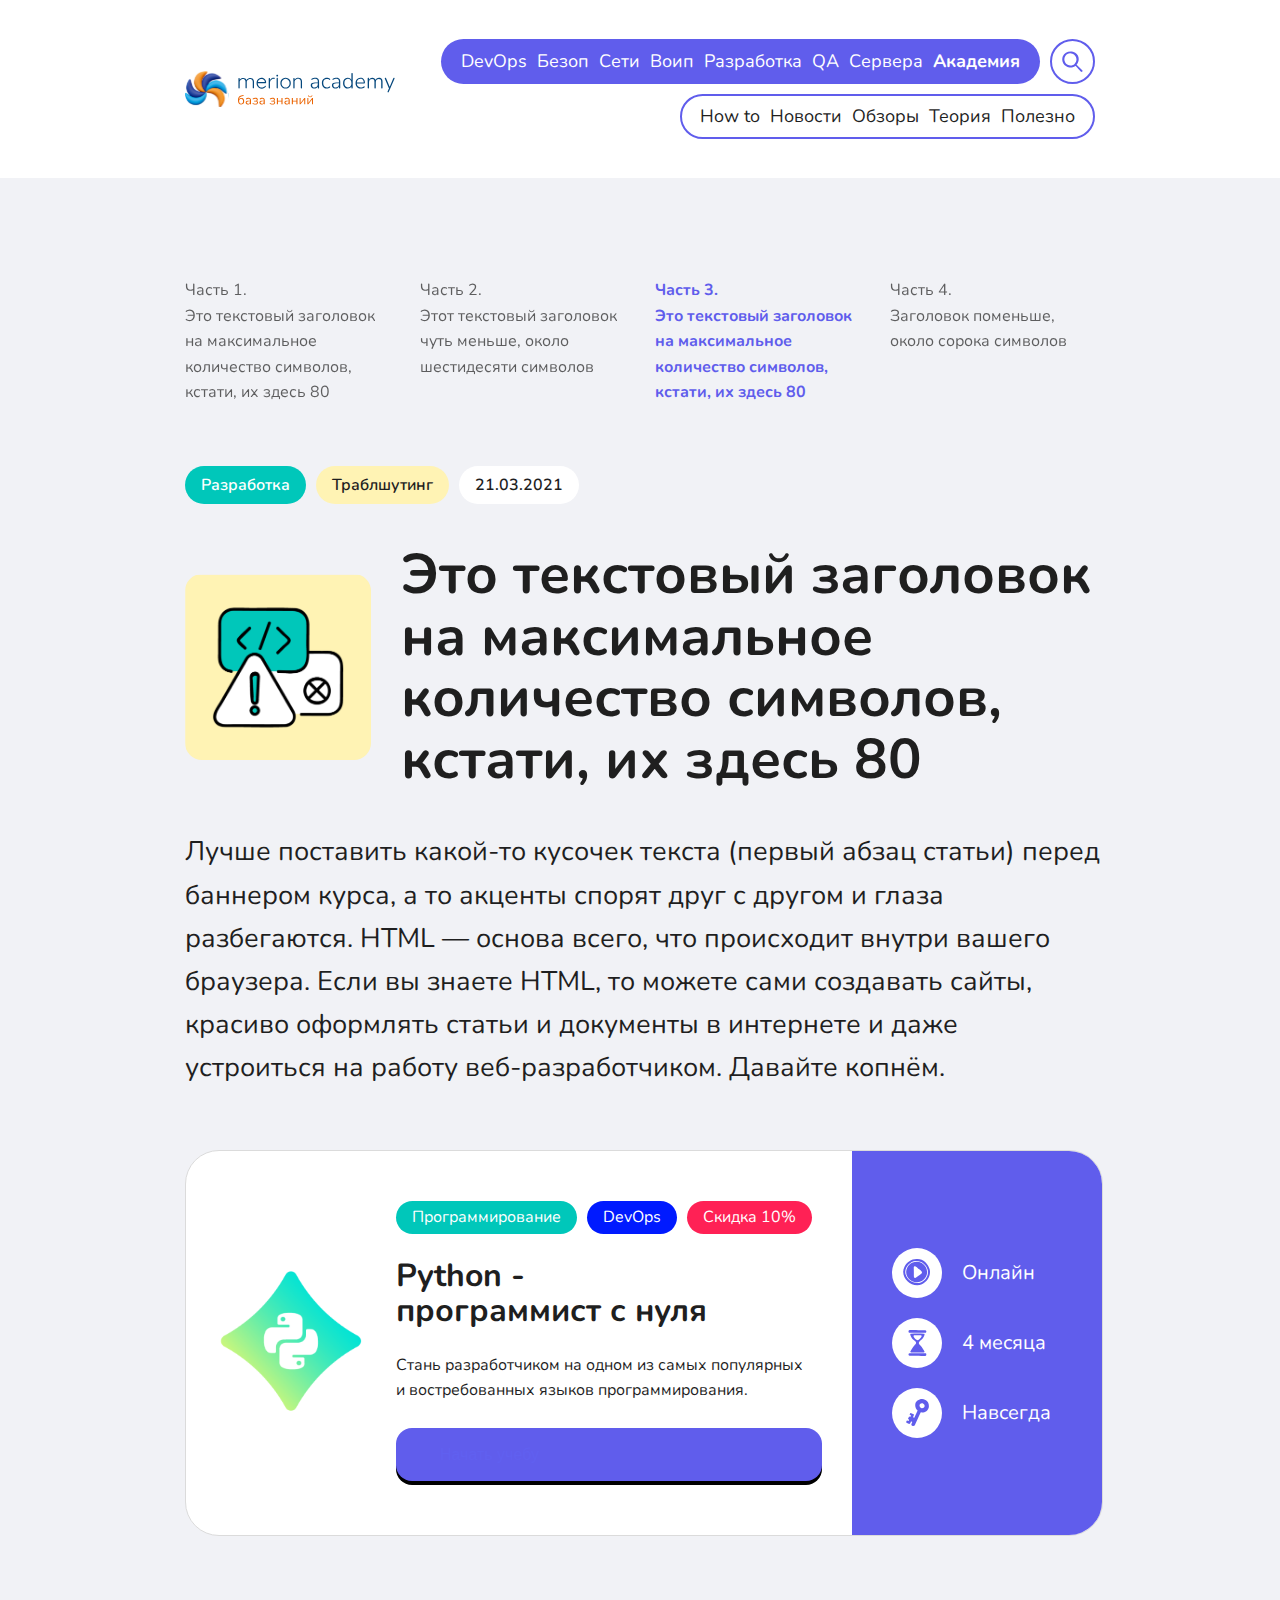
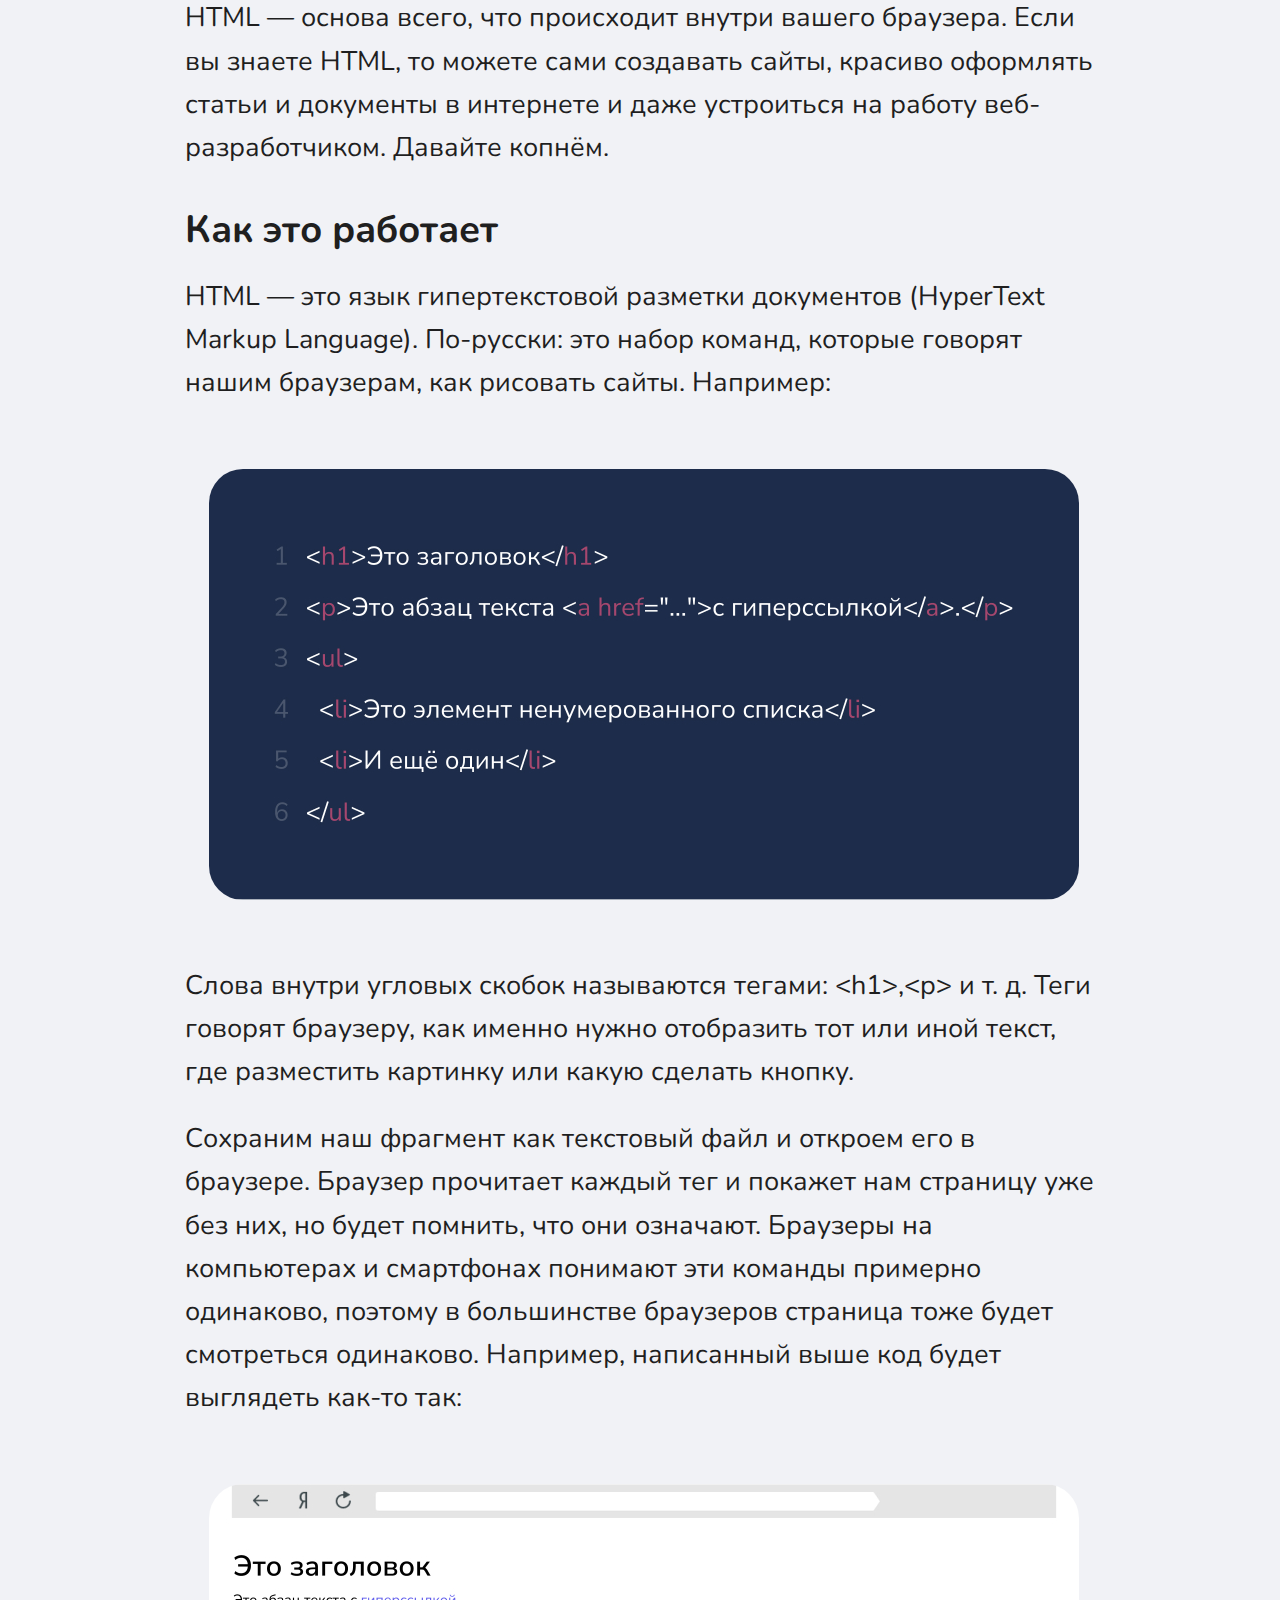
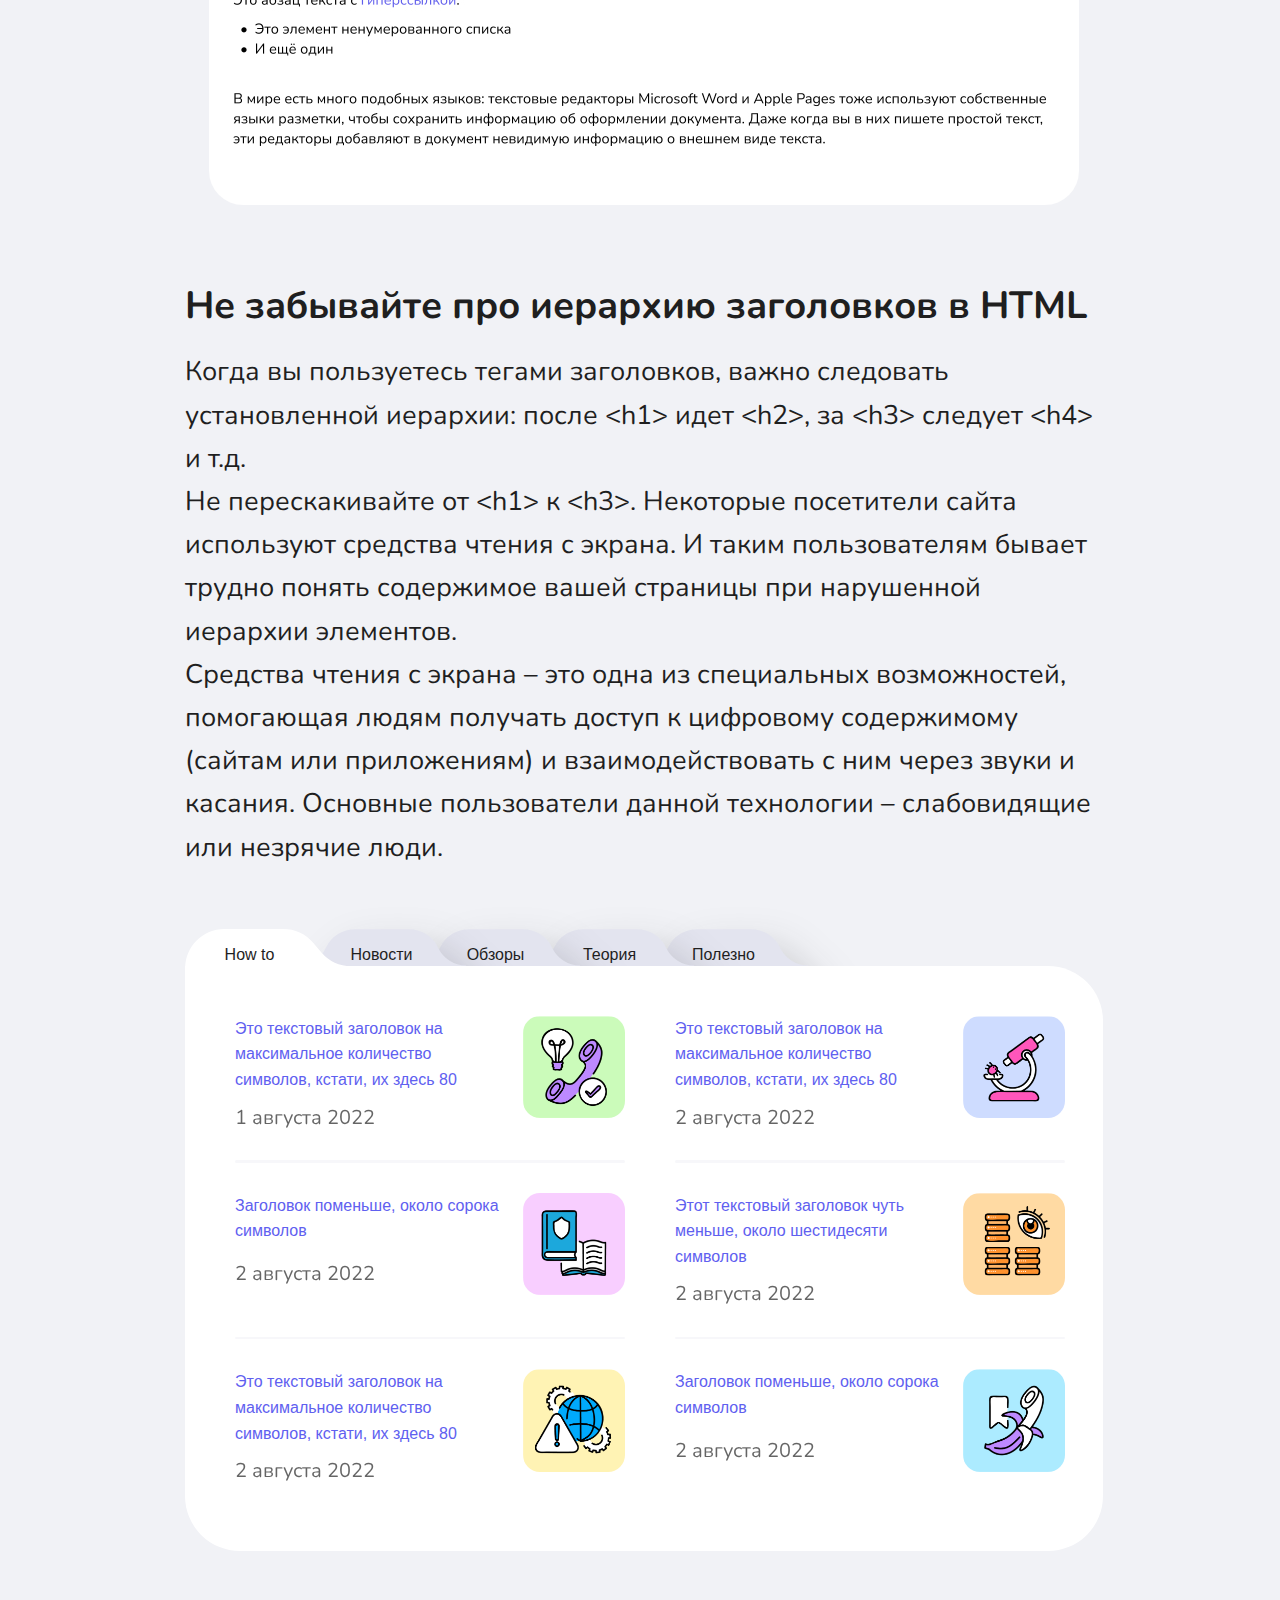
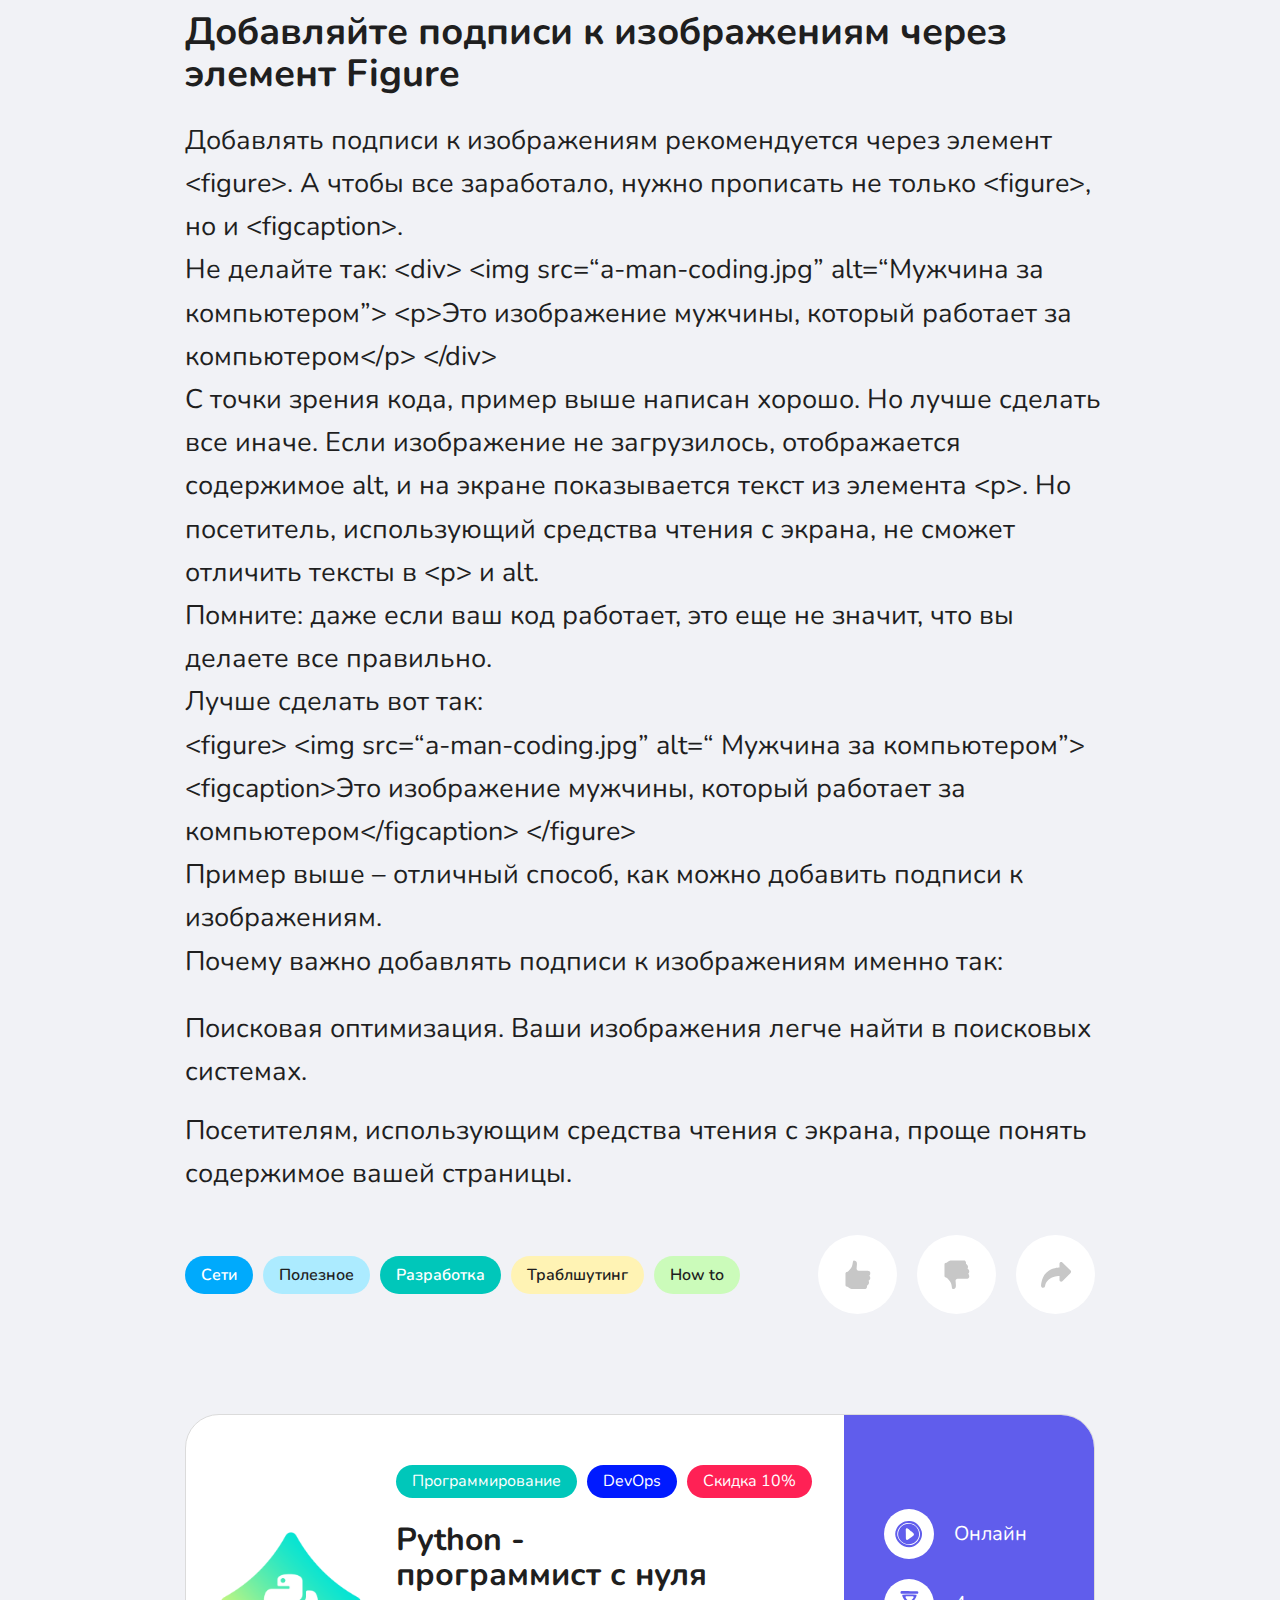
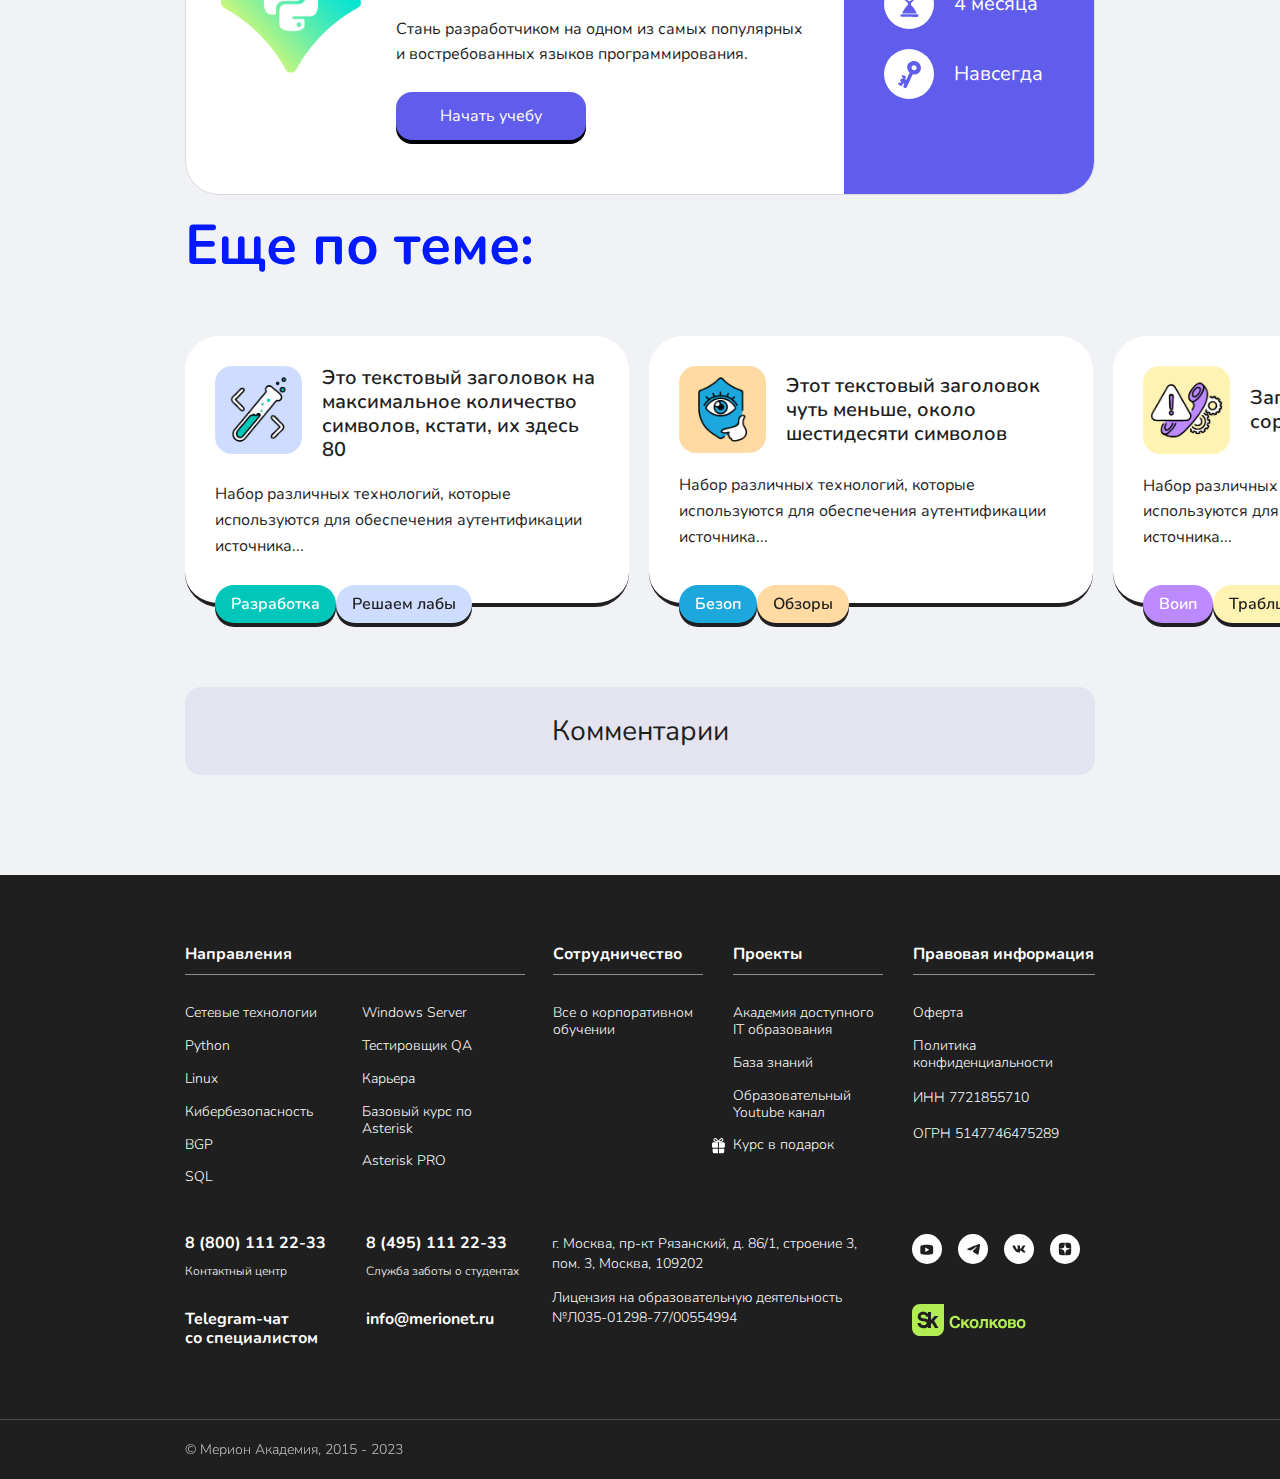
==== article.html @ 3a82cb0b "project the end" ====
<!DOCTYPE html>
<html lang="ru-RU">
  <head>
    <meta charset="utf-8">
    <title>Главная страница</title><!--[if IE]>
    <meta http-equiv="X-UA-Compatible" content="IE = edge"><![endif]-->
    <meta name="viewport" content="width=device-width,initial-scale=1">
    <meta name="keywords" content="">
    <link rel="stylesheet" type="text/css" href="static/css/swiper-bundle.min.css">
    <link rel="stylesheet" type="text/css" href="static/css/styles.min.css?v4"><!--[if lt IE 9]>
    <script src="https://cdnjs.cloudflare.com/ajax/libs/html5shiv/3.7.3/html5shiv-printshiv.min.js"></script><![endif]-->
  </head>
  <body>
    <div class="wrapper">
      <div class="overflow-hidden">
        <header class="header">
          <div class="container">
            <div class="header__content flex">
              <div class="header__logo"> <a class="logo" href="/" aria-label="merion academy"><img src="static/images/general/logo.svg" alt="logo"></a></div>
              <div class="header__group">
                <div class="header__menu">
                  <div class="header__menu-inner flex">
                    <div class="header__menu-item header__menu-item--top">
                      <nav class="header-menu header-topMenu">
                        <ul class="menu flex">
                          <li class="menu__item"> <a class="menu__link" href="#">DevOps</a></li>
                          <li class="menu__item"> <a class="menu__link" href="#">Безоп</a></li>
                          <li class="menu__item"> <a class="menu__link" href="#">Сети </a></li>
                          <li class="menu__item"> <a class="menu__link" href="#">Воип</a></li>
                          <li class="menu__item"> <a class="menu__link" href="#">Разработка</a></li>
                          <li class="menu__item"> <a class="menu__link" href="#">QA</a></li>
                          <li class="menu__item"> <a class="menu__link" href="#">Сервера</a></li>
                          <li class="menu__item"> <a class="menu__link bold" href="#">Академия</a></li>
                        </ul>
                      </nav>
                    </div>
                    <div class="header__menu-item active">
                      <nav class="header-menu header-bottomMenu">
                        <ul class="menu flex">
                          <li class="menu__item"> <a class="menu__link" href="#">How to</a></li>
                          <li class="menu__item"> <a class="menu__link" href="#">Новости</a></li>
                          <li class="menu__item"> <a class="menu__link" href="#">Обзоры </a></li>
                          <li class="menu__item"> <a class="menu__link" href="#">Теория</a></li>
                          <li class="menu__item"> <a class="menu__link" href="#">Полезно</a></li>
                        </ul>
                      </nav>
                    </div>
                  </div>
                </div>
                <div class="header__search">
                  <form class="searchForm" action="/">
                    <div class="searchForm__inner">
                      <button class="searchForm__open searchForm__btn" type="button">
                        <div class="searchForm__open-search"><img src="static/images/general/search-icon.svg" alt="search-icon"></div>
                        <div class="searchForm__open-close"> <img src="static/images/general/close.svg" alt="close-icon"></div>
                      </button>
                      <input class="searchForm__input" type="text" placeholder="Искать в Базе...">
                      <button class="searchForm__submit searchForm__btn" type="submit"><img src="static/images/general/search-icon.svg" alt="search-icon"></button>
                    </div>
                  </form>
                </div>
                <div class="header__m-menu"> <a class="open-menu" href="#" aria-label="mobile menu"><span> </span></a></div>
              </div>
            </div>
          </div>
        </header>
      </div>
      <div class="content">
        <div class="article section">
          <div class="container">
            <div class="article-parts flex">
              <div class="article-parts__col">
                <div class="article-parts__item"><a href="#">Часть 1. <br>Это текстовый заголовок на максимальное количество символов, кстати, их здесь 80 </a></div>
              </div>
              <div class="article-parts__col">
                <div class="article-parts__item"><a href="#">Часть 2. <br>Этот текстовый заголовок чуть меньше, около шестидесяти символов</a></div>
              </div>
              <div class="article-parts__col">
                <div class="article-parts__item article-parts__item--active"><a href="#">Часть 3. <br>Это текстовый заголовок на максимальное количество символов, кстати, их здесь 80</a></div>
              </div>
              <div class="article-parts__col">
                <div class="article-parts__item"><a href="#">Часть 4. <br>Заголовок поменьше, около сорока символов</a></div>
              </div>
            </div>
            <div class="article-head">
              <div class="article-head__tags">
                <div class="article-tags flex">
                  <div class="article-tags__item">
                    <div class="tag dev-bg">Разработка</div>
                  </div>
                  <div class="article-tags__item">
                    <div class="tag trabl-bg">Траблшутинг</div>
                  </div>
                  <div class="article-tags__item">
                    <div class="tag">21.03.2021</div>
                  </div>
                </div>
              </div>
              <div class="article-head__left">
                <div class="article-head__img">
                  <picture>
                    <source src="static/images/general/icons/program_trouble.webp" type="image/webp"><img src="static/images/general/icons/program_trouble.png" width="186" height="186" alt="img">
                  </picture>
                </div>
              </div>
              <div class="article-head__right">
                <h1 class="article-head__title section-title">Это текстовый заголовок на максимальное количество символов, кстати, их здесь 80</h1>
              </div>
            </div>
            <div class="article-content-in">
              <div class="article-content-in-left">
                <div class="article-item">
                  <p>Лучше поставить какой-то кусочек текста (первый абзац статьи) перед баннером курса, а то акценты спорят друг с другом и глаза разбегаются. HTML — основа всего, что происходит внутри вашего браузера. Если вы знаете HTML, то можете сами создавать сайты, красиво оформлять статьи и документы в интернете и даже устроиться на работу веб-разработчиком. Давайте копнём.</p>
                </div>
                <div class="article-item">
                  <div class="article-course">
                    <div class="courseBlock-wrapper">
                      <div class="courseBlock">
                        <div class="courseBlock__left">
                          <div class="courseBlock__grid">
                            <div class="courseBlock__grid-img">
                              <div class="courseBlock-img">
                                <picture>
                                  <source src="static/images/content/course.webp" type="image/webp"><img src="static/images/content/course.png" width="200" height="200" alt="img">
                                </picture>
                              </div>
                            </div>
                            <div class="courseBlock__grid-tags">
                              <div class="courseBlock-tags">
                                <div class="courseBlock-tags__item">
                                  <div class="courseBlock-tag tag dev-bg">Программирование</div>
                                </div>
                                <div class="courseBlock-tags__item">
                                  <div class="courseBlock-tag tag devops-bg">DevOps</div>
                                </div>
                                <div class="courseBlock-tags__item">
                                  <div class="courseBlock-tag tag sale-bg">Скидка 10%</div>
                                </div>
                              </div>
                            </div>
                            <div class="courseBlock__grid-title">
                              <div class="courseBlock-title bold">Python - <span>программист с&nbsp;нуля  </span></div>
                            </div>
                            <div class="courseBlock__grid-txt">
                              <div class="courseBlock-txt">Стань разработчиком на одном из самых популярных и&nbsp;востребованных языков программирования.</div>
                            </div>
                            <div class="courseBlock__grid-link"> <a class="courseBlock-btn btn" href="#">Начать учебу </a></div>
                          </div>
                        </div>
                        <div class="courseBlock__right">
                          <div class="courseBlock__right-inner">
                            <div class="courseBlock-info">
                              <div class="courseBlock-info__item">
                                <div class="courseBlock-info__item-icon centered"> <img src="static/images/general/c-icon-1.svg" alt=""></div>
                                <div class="courseBlock-info__item-txt">Онлайн</div>
                              </div>
                              <div class="courseBlock-info__item">
                                <div class="courseBlock-info__item-icon centered"> <img src="static/images/general/c-icon-2.svg" alt=""></div>
                                <div class="courseBlock-info__item-txt">4 месяца</div>
                              </div>
                              <div class="courseBlock-info__item">
                                <div class="courseBlock-info__item-icon centered"> <img src="static/images/general/c-icon-3.svg" alt=""></div>
                                <div class="courseBlock-info__item-txt">Навсегда</div>
                              </div>
                            </div>
                          </div>
                        </div>
                      </div>
                    </div>
                  </div>
                </div>
                <div class="article-item">
                  <p>HTML — основа всего, что происходит внутри вашего браузера. Если вы знаете HTML, то можете сами создавать сайты, красиво оформлять статьи и документы в интернете и даже устроиться на работу веб-разработчиком. Давайте копнём.</p>
                </div>
                <div class="article-item">
                  <h2>Как это работает</h2>
                  <p>HTML — это язык гипертекстовой разметки документов (HyperText Markup Language). По-русски: это набор команд, которые говорят нашим браузерам, как рисовать сайты. Например:</p>
                  <div class="article-img">
                    <picture>
                      <source src="static/images/content/img-1.webp" type="image/webp"><img src="static/images/content/img-1.jpg" width="870" height="430" alt="img">
                    </picture>
                  </div>
                  <p>Слова внутри угловых скобок называются тегами: &lt;h1&gt;,&lt;p&gt; и т. д. Теги говорят браузеру, как именно нужно отобразить тот или иной текст, где разместить картинку или какую сделать кнопку.</p>
                  <p>Сохраним наш фрагмент как текстовый файл и откроем его в браузере. Браузер прочитает каждый тег и покажет нам страницу уже без них, но будет помнить, что они означают. Браузеры на компьютерах и смартфонах понимают эти команды примерно одинаково, поэтому в большинстве браузеров страница тоже будет смотреться одинаково. Например, написанный выше код будет выглядеть как-то так:</p>
                  <div class="article-img">
                    <picture>
                      <source src="static/images/content/img-2.webp" type="image/webp"><img src="static/images/content/img-2.jpg" width="870" height="320" alt="img">
                    </picture>
                  </div>
                </div>
                <div class="article-item">
                  <h2>Hе забывайте про иерархию заголовков в HTML</h2>
                  <p>Когда вы пользуетесь тегами заголовков, важно следовать установленной иерархии: после &lt;h1&gt; идет &lt;h2&gt;, за &lt;h3&gt; следует &lt;h4&gt; и т.д. <br> Не перескакивайте от &lt;h1&gt; к &lt;h3&gt;. Некоторые посетители сайта используют средства чтения с экрана. И таким пользователям бывает трудно понять содержимое вашей страницы при нарушенной иерархии элементов. <br> Средства чтения с экрана – это одна из специальных возможностей, помогающая людям получать доступ к цифровому содержимому (сайтам или приложениям) и взаимодействовать с ним через звуки и касания. Основные пользователи данной технологии – слабовидящие или незрячие люди.</p>
                </div>
                <div class="article-item">
                  <div class="article-course">
                    <div class="category-tabs tabs article-tabs">
                      <div class="category-tabs__list tabs-list">
                        <div class="category-tabs__list-item tabs-list__item"> <a class="category-tabs__link tabs-link selected tabs-link--first" href="#" data-tabs="1"> <span class="tabs-link__txt category-tabs__link-txt category-tabs__link-txt--86 howto-bg">How to</span><span class="tabs-link__bg tabs-link__bg--first category-tabs__link-bg category-tabs__link-bg--first category-tabs__link-bg--inner"><span class="tabs-link__bg-desctop">
                                <svg class="svg-sprite-icon icon-tabs-first">
                                  <use xlink:href="static/images/svg/symbol/sprite.svg#tabs-first"></use>
                                </svg></span><span class="tabs-link__bg-tablet">
                                <svg class="svg-sprite-icon icon-c-tabs-first-t">
                                  <use xlink:href="static/images/svg/symbol/sprite.svg#c-tabs-first-t"></use>
                                </svg></span></span></a></div>
                        <div class="category-tabs__list-item tabs-list__item"><a class="category-tabs__link tabs-link" href="#" data-tabs="2"> <span class="tabs-link__txt category-tabs__link-txt category-tabs__link-txt--84 news-bg">Новости</span><span class="tabs-link__bg tabs-link__bg--second category-tabs__link-bg category-tabs__link-bg--second category-tabs__link-bg--120 category-tabs__link-bg--inner"><span class="tabs-link__bg-desctop">
                                <svg class="svg-sprite-icon icon-tabs-item">
                                  <use xlink:href="static/images/svg/symbol/sprite.svg#tabs-item"></use>
                                </svg></span><span class="tabs-link__bg-tablet">
                                <svg class="svg-sprite-icon icon-c-tabs-second-120">
                                  <use xlink:href="static/images/svg/symbol/sprite.svg#c-tabs-second-120"></use>
                                </svg></span></span></a></div>
                        <div class="category-tabs__list-item tabs-list__item"><a class="category-tabs__link tabs-link" href="#" data-tabs="3"> <span class="tabs-link__txt category-tabs__link-txt category-tabs__link-txt--64 reviews-bg">Обзоры  </span><span class="tabs-link__bg tabs-link__bg--second category-tabs__link-bg category-tabs__link-bg--second category-tabs__link-bg--120 category-tabs__link-bg--inner"><span class="tabs-link__bg-desctop">
                                <svg class="svg-sprite-icon icon-tabs-item">
                                  <use xlink:href="static/images/svg/symbol/sprite.svg#tabs-item"></use>
                                </svg></span><span class="tabs-link__bg-tablet">
                                <svg class="svg-sprite-icon icon-c-tabs-second-120">
                                  <use xlink:href="static/images/svg/symbol/sprite.svg#c-tabs-second-120"></use>
                                </svg></span></span></a></div>
                        <div class="category-tabs__list-item tabs-list__item"><a class="category-tabs__link tabs-link" href="#" data-tabs="4"> <span class="tabs-link__txt category-tabs__link-txt category-tabs__link-txt--84 theory-bg">Теория</span><span class="tabs-link__bg tabs-link__bg--second category-tabs__link-bg category-tabs__link-bg--second category-tabs__link-bg--120 category-tabs__link-bg--inner"><span class="tabs-link__bg-desctop">
                                <svg class="svg-sprite-icon icon-tabs-item">
                                  <use xlink:href="static/images/svg/symbol/sprite.svg#tabs-item"></use>
                                </svg></span><span class="tabs-link__bg-tablet">
                                <svg class="svg-sprite-icon icon-c-tabs-second-120">
                                  <use xlink:href="static/images/svg/symbol/sprite.svg#c-tabs-second-120"></use>
                                </svg></span></span></a></div>
                        <div class="category-tabs__list-item tabs-list__item"><a class="category-tabs__link tabs-link" href="#" data-tabs="5"> <span class="tabs-link__txt category-tabs__link-txt category-tabs__link-txt--84 useful-bg">Полезно</span><span class="tabs-link__bg tabs-link__bg--second category-tabs__link-bg category-tabs__link-bg--second category-tabs__link-bg--135 category-tabs__link-bg--inner"><span class="tabs-link__bg-desctop">
                                <svg class="svg-sprite-icon icon-tabs-item">
                                  <use xlink:href="static/images/svg/symbol/sprite.svg#tabs-item"></use>
                                </svg></span><span class="tabs-link__bg-tablet">
                                <svg class="svg-sprite-icon icon-c-tabs-second-135">
                                  <use xlink:href="static/images/svg/symbol/sprite.svg#c-tabs-second-135"></use>
                                </svg></span></span></a></div>
                      </div>
                      <div class="category-tabs__contents category-tabs__contents--white tabs-contents">
                        <div class="tabs-content active" data-tabs="1">
                          <div class="category-row flex">
                            <div class="category-row__col">
                              <div class="category-item">
                                <div class="category-item__grid">
                                  <div class="category-item__grid-title">
                                    <div class="category-item__title category-item__title--blue f-28 bold"> <a class="full-link" href="#">Это текстовый заголовок на максимальное количество символов, кстати, их здесь 80</a></div>
                                  </div>
                                  <div class="category-item__grid-date">
                                    <div class="category-item__date f-20">1 августа 2022</div>
                                  </div>
                                  <div class="category-item__grid-img">
                                    <div class="category-item__img">
                                      <picture>
                                        <source src="static/images/general/icons/voip_howto.webp" type="image/webp"><img src="static/images/general/icons/voip_howto.png" width="102" height="102" alt="img">
                                      </picture>
                                    </div>
                                  </div>
                                </div>
                              </div>
                            </div>
                            <div class="category-row__col">
                              <div class="category-item">
                                <div class="category-item__grid">
                                  <div class="category-item__grid-title">
                                    <div class="category-item__title category-item__title--blue f-28 bold"> <a class="full-link" href="#"> Это текстовый заголовок на максимальное количество символов, кстати, их здесь 80</a></div>
                                  </div>
                                  <div class="category-item__grid-date">
                                    <div class="category-item__date f-20">2 августа 2022</div>
                                  </div>
                                  <div class="category-item__grid-img">
                                    <div class="category-item__img">
                                      <picture>
                                        <source src="static/images/general/icons/qa_labs.webp" type="image/webp"><img src="static/images/general/icons/qa_labs.png" width="102" height="102" alt="img">
                                      </picture>
                                    </div>
                                  </div>
                                </div>
                              </div>
                            </div>
                            <div class="category-row__col">
                              <div class="category-item">
                                <div class="category-item__grid">
                                  <div class="category-item__grid-title">
                                    <div class="category-item__title category-item__title--blue f-28 bold"> <a class="full-link" href="#"> Заголовок поменьше, около сорока символов</a></div>
                                  </div>
                                  <div class="category-item__grid-date">
                                    <div class="category-item__date f-20">2 августа 2022</div>
                                  </div>
                                  <div class="category-item__grid-img">
                                    <div class="category-item__img">
                                      <picture>
                                        <source src="static/images/general/icons/cybersec_knowledge.webp" type="image/webp"><img src="static/images/general/icons/cybersec_knowledge.png" width="102" height="102" alt="img">
                                      </picture>
                                    </div>
                                  </div>
                                </div>
                              </div>
                            </div>
                            <div class="category-row__col">
                              <div class="category-item">
                                <div class="category-item__grid">
                                  <div class="category-item__grid-title">
                                    <div class="category-item__title category-item__title--blue f-28 bold"> <a class="full-link" href="#"> Этот текстовый заголовок чуть меньше, около шестидесяти символов</a></div>
                                  </div>
                                  <div class="category-item__grid-date">
                                    <div class="category-item__date f-20">2 августа 2022</div>
                                  </div>
                                  <div class="category-item__grid-img">
                                    <div class="category-item__img">
                                      <picture>
                                        <source src="static/images/general/icons/serv_review.webp" type="image/webp"><img src="static/images/general/icons/serv_review.png" width="102" height="102" alt="img">
                                      </picture>
                                    </div>
                                  </div>
                                </div>
                              </div>
                            </div>
                            <div class="category-row__col">
                              <div class="category-item">
                                <div class="category-item__grid">
                                  <div class="category-item__grid-title">
                                    <div class="category-item__title category-item__title--blue f-28 bold"> <a class="full-link" href="#">Это текстовый заголовок на максимальное количество символов, кстати, их здесь 80</a></div>
                                  </div>
                                  <div class="category-item__grid-date">
                                    <div class="category-item__date f-20">2 августа 2022</div>
                                  </div>
                                  <div class="category-item__grid-img">
                                    <div class="category-item__img">
                                      <picture>
                                        <source src="static/images/general/icons/network_trouble.webp" type="image/webp"><img src="static/images/general/icons/network_trouble.png" width="102" height="102" alt="img">
                                      </picture>
                                    </div>
                                  </div>
                                </div>
                              </div>
                            </div>
                            <div class="category-row__col">
                              <div class="category-item">
                                <div class="category-item__grid">
                                  <div class="category-item__grid-title">
                                    <div class="category-item__title category-item__title--blue f-28 bold"> <a class="full-link" href="#">Заголовок поменьше, около сорока символов</a></div>
                                  </div>
                                  <div class="category-item__grid-date">
                                    <div class="category-item__date f-20">2 августа 2022</div>
                                  </div>
                                  <div class="category-item__grid-img">
                                    <div class="category-item__img">
                                      <picture>
                                        <source src="static/images/general/icons/voip_helpful.webp" type="image/webp"><img src="static/images/general/icons/voip_helpful.png" width="102" height="102" alt="img">
                                      </picture>
                                    </div>
                                  </div>
                                </div>
                              </div>
                            </div>
                          </div>
                        </div>
                        <div class="tabs-content" data-tabs="2">
                          <div class="category-row flex">
                            <div class="category-row__col">
                              <div class="category-item">
                                <div class="category-item__grid">
                                  <div class="category-item__grid-title">
                                    <div class="category-item__title category-item__title--blue f-28 bold"> <a class="full-link" href="#">Это текстовый заголовок на максимальное количество символов, кстати, их здесь 80</a></div>
                                  </div>
                                  <div class="category-item__grid-date">
                                    <div class="category-item__date f-20">2 августа 2022</div>
                                  </div>
                                  <div class="category-item__grid-img">
                                    <div class="category-item__img">
                                      <picture>
                                        <source src="static/images/general/icons/voip_howto.webp" type="image/webp"><img src="static/images/general/icons/voip_howto.png" width="102" height="102" alt="img">
                                      </picture>
                                    </div>
                                  </div>
                                </div>
                              </div>
                            </div>
                            <div class="category-row__col">
                              <div class="category-item">
                                <div class="category-item__grid">
                                  <div class="category-item__grid-title">
                                    <div class="category-item__title category-item__title--blue f-28 bold"> <a class="full-link" href="#"> Это текстовый заголовок на максимальное количество символов, кстати, их здесь 80</a></div>
                                  </div>
                                  <div class="category-item__grid-date">
                                    <div class="category-item__date f-20">2 августа 2022</div>
                                  </div>
                                  <div class="category-item__grid-img">
                                    <div class="category-item__img">
                                      <picture>
                                        <source src="static/images/general/icons/qa_labs.webp" type="image/webp"><img src="static/images/general/icons/qa_labs.png" width="102" height="102" alt="img">
                                      </picture>
                                    </div>
                                  </div>
                                </div>
                              </div>
                            </div>
                            <div class="category-row__col">
                              <div class="category-item">
                                <div class="category-item__grid">
                                  <div class="category-item__grid-title">
                                    <div class="category-item__title category-item__title--blue f-28 bold"> <a class="full-link" href="#"> Заголовок поменьше, около сорока символов</a></div>
                                  </div>
                                  <div class="category-item__grid-date">
                                    <div class="category-item__date f-20">2 августа 2022</div>
                                  </div>
                                  <div class="category-item__grid-img">
                                    <div class="category-item__img">
                                      <picture>
                                        <source src="static/images/general/icons/cybersec_knowledge.webp" type="image/webp"><img src="static/images/general/icons/cybersec_knowledge.png" width="102" height="102" alt="img">
                                      </picture>
                                    </div>
                                  </div>
                                </div>
                              </div>
                            </div>
                            <div class="category-row__col">
                              <div class="category-item">
                                <div class="category-item__grid">
                                  <div class="category-item__grid-title">
                                    <div class="category-item__title category-item__title--blue f-28 bold"> <a class="full-link" href="#"> Этот текстовый заголовок чуть меньше, около шестидесяти символов</a></div>
                                  </div>
                                  <div class="category-item__grid-date">
                                    <div class="category-item__date f-20">2 августа 2022</div>
                                  </div>
                                  <div class="category-item__grid-img">
                                    <div class="category-item__img">
                                      <picture>
                                        <source src="static/images/general/icons/serv_review.webp" type="image/webp"><img src="static/images/general/icons/serv_review.png" width="102" height="102" alt="img">
                                      </picture>
                                    </div>
                                  </div>
                                </div>
                              </div>
                            </div>
                            <div class="category-row__col">
                              <div class="category-item">
                                <div class="category-item__grid">
                                  <div class="category-item__grid-title">
                                    <div class="category-item__title category-item__title--blue f-28 bold"> <a class="full-link" href="#">Это текстовый заголовок на максимальное количество символов, кстати, их здесь 80</a></div>
                                  </div>
                                  <div class="category-item__grid-date">
                                    <div class="category-item__date f-20">2 августа 2022</div>
                                  </div>
                                  <div class="category-item__grid-img">
                                    <div class="category-item__img">
                                      <picture>
                                        <source src="static/images/general/icons/network_trouble.webp" type="image/webp"><img src="static/images/general/icons/network_trouble.png" width="102" height="102" alt="img">
                                      </picture>
                                    </div>
                                  </div>
                                </div>
                              </div>
                            </div>
                            <div class="category-row__col">
                              <div class="category-item">
                                <div class="category-item__grid">
                                  <div class="category-item__grid-title">
                                    <div class="category-item__title category-item__title--blue f-28 bold"> <a class="full-link" href="#">Заголовок поменьше, около сорока символов</a></div>
                                  </div>
                                  <div class="category-item__grid-date">
                                    <div class="category-item__date f-20">2 августа 2022</div>
                                  </div>
                                  <div class="category-item__grid-img">
                                    <div class="category-item__img">
                                      <picture>
                                        <source src="static/images/general/icons/voip_helpful.webp" type="image/webp"><img src="static/images/general/icons/voip_helpful.png" width="102" height="102" alt="img">
                                      </picture>
                                    </div>
                                  </div>
                                </div>
                              </div>
                            </div>
                          </div>
                        </div>
                        <div class="tabs-content" data-tabs="3">
                          <div class="category-row flex">
                            <div class="category-row__col">
                              <div class="category-item">
                                <div class="category-item__grid">
                                  <div class="category-item__grid-title">
                                    <div class="category-item__title category-item__title--blue f-28 bold"> <a class="full-link" href="#">Это текстовый заголовок на максимальное количество символов, кстати, их здесь 80</a></div>
                                  </div>
                                  <div class="category-item__grid-date">
                                    <div class="category-item__date f-20">3 августа 2022</div>
                                  </div>
                                  <div class="category-item__grid-img">
                                    <div class="category-item__img">
                                      <picture>
                                        <source src="static/images/general/icons/voip_howto.webp" type="image/webp"><img src="static/images/general/icons/voip_howto.png" width="102" height="102" alt="img">
                                      </picture>
                                    </div>
                                  </div>
                                </div>
                              </div>
                            </div>
                            <div class="category-row__col">
                              <div class="category-item">
                                <div class="category-item__grid">
                                  <div class="category-item__grid-title">
                                    <div class="category-item__title category-item__title--blue f-28 bold"> <a class="full-link" href="#"> Это текстовый заголовок на максимальное количество символов, кстати, их здесь 80</a></div>
                                  </div>
                                  <div class="category-item__grid-date">
                                    <div class="category-item__date f-20">2 августа 2022</div>
                                  </div>
                                  <div class="category-item__grid-img">
                                    <div class="category-item__img">
                                      <picture>
                                        <source src="static/images/general/icons/qa_labs.webp" type="image/webp"><img src="static/images/general/icons/qa_labs.png" width="102" height="102" alt="img">
                                      </picture>
                                    </div>
                                  </div>
                                </div>
                              </div>
                            </div>
                            <div class="category-row__col">
                              <div class="category-item">
                                <div class="category-item__grid">
                                  <div class="category-item__grid-title">
                                    <div class="category-item__title category-item__title--blue f-28 bold"> <a class="full-link" href="#"> Заголовок поменьше, около сорока символов</a></div>
                                  </div>
                                  <div class="category-item__grid-date">
                                    <div class="category-item__date f-20">2 августа 2022</div>
                                  </div>
                                  <div class="category-item__grid-img">
                                    <div class="category-item__img">
                                      <picture>
                                        <source src="static/images/general/icons/cybersec_knowledge.webp" type="image/webp"><img src="static/images/general/icons/cybersec_knowledge.png" width="102" height="102" alt="img">
                                      </picture>
                                    </div>
                                  </div>
                                </div>
                              </div>
                            </div>
                            <div class="category-row__col">
                              <div class="category-item">
                                <div class="category-item__grid">
                                  <div class="category-item__grid-title">
                                    <div class="category-item__title category-item__title--blue f-28 bold"> <a class="full-link" href="#"> Этот текстовый заголовок чуть меньше, около шестидесяти символов</a></div>
                                  </div>
                                  <div class="category-item__grid-date">
                                    <div class="category-item__date f-20">2 августа 2022</div>
                                  </div>
                                  <div class="category-item__grid-img">
                                    <div class="category-item__img">
                                      <picture>
                                        <source src="static/images/general/icons/serv_review.webp" type="image/webp"><img src="static/images/general/icons/serv_review.png" width="102" height="102" alt="img">
                                      </picture>
                                    </div>
                                  </div>
                                </div>
                              </div>
                            </div>
                            <div class="category-row__col">
                              <div class="category-item">
                                <div class="category-item__grid">
                                  <div class="category-item__grid-title">
                                    <div class="category-item__title category-item__title--blue f-28 bold"> <a class="full-link" href="#">Это текстовый заголовок на максимальное количество символов, кстати, их здесь 80</a></div>
                                  </div>
                                  <div class="category-item__grid-date">
                                    <div class="category-item__date f-20">2 августа 2022</div>
                                  </div>
                                  <div class="category-item__grid-img">
                                    <div class="category-item__img">
                                      <picture>
                                        <source src="static/images/general/icons/network_trouble.webp" type="image/webp"><img src="static/images/general/icons/network_trouble.png" width="102" height="102" alt="img">
                                      </picture>
                                    </div>
                                  </div>
                                </div>
                              </div>
                            </div>
                            <div class="category-row__col">
                              <div class="category-item">
                                <div class="category-item__grid">
                                  <div class="category-item__grid-title">
                                    <div class="category-item__title category-item__title--blue f-28 bold"> <a class="full-link" href="#">Заголовок поменьше, около сорока символов</a></div>
                                  </div>
                                  <div class="category-item__grid-date">
                                    <div class="category-item__date f-20">2 августа 2022</div>
                                  </div>
                                  <div class="category-item__grid-img">
                                    <div class="category-item__img">
                                      <picture>
                                        <source src="static/images/general/icons/voip_helpful.webp" type="image/webp"><img src="static/images/general/icons/voip_helpful.png" width="102" height="102" alt="img">
                                      </picture>
                                    </div>
                                  </div>
                                </div>
                              </div>
                            </div>
                          </div>
                        </div>
                        <div class="tabs-content" data-tabs="4">
                          <div class="category-row flex">
                            <div class="category-row__col">
                              <div class="category-item">
                                <div class="category-item__grid">
                                  <div class="category-item__grid-title">
                                    <div class="category-item__title category-item__title--blue f-28 bold"> <a class="full-link" href="#">Это текстовый заголовок на максимальное количество символов, кстати, их здесь 80</a></div>
                                  </div>
                                  <div class="category-item__grid-date">
                                    <div class="category-item__date f-20">4 августа 2022</div>
                                  </div>
                                  <div class="category-item__grid-img">
                                    <div class="category-item__img">
                                      <picture>
                                        <source src="static/images/general/icons/voip_howto.webp" type="image/webp"><img src="static/images/general/icons/voip_howto.png" width="102" height="102" alt="img">
                                      </picture>
                                    </div>
                                  </div>
                                </div>
                              </div>
                            </div>
                            <div class="category-row__col">
                              <div class="category-item">
                                <div class="category-item__grid">
                                  <div class="category-item__grid-title">
                                    <div class="category-item__title category-item__title--blue f-28 bold"> <a class="full-link" href="#"> Это текстовый заголовок на максимальное количество символов, кстати, их здесь 80</a></div>
                                  </div>
                                  <div class="category-item__grid-date">
                                    <div class="category-item__date f-20">2 августа 2022</div>
                                  </div>
                                  <div class="category-item__grid-img">
                                    <div class="category-item__img">
                                      <picture>
                                        <source src="static/images/general/icons/qa_labs.webp" type="image/webp"><img src="static/images/general/icons/qa_labs.png" width="102" height="102" alt="img">
                                      </picture>
                                    </div>
                                  </div>
                                </div>
                              </div>
                            </div>
                            <div class="category-row__col">
                              <div class="category-item">
                                <div class="category-item__grid">
                                  <div class="category-item__grid-title">
                                    <div class="category-item__title category-item__title--blue f-28 bold"> <a class="full-link" href="#"> Заголовок поменьше, около сорока символов</a></div>
                                  </div>
                                  <div class="category-item__grid-date">
                                    <div class="category-item__date f-20">2 августа 2022</div>
                                  </div>
                                  <div class="category-item__grid-img">
                                    <div class="category-item__img">
                                      <picture>
                                        <source src="static/images/general/icons/cybersec_knowledge.webp" type="image/webp"><img src="static/images/general/icons/cybersec_knowledge.png" width="102" height="102" alt="img">
                                      </picture>
                                    </div>
                                  </div>
                                </div>
                              </div>
                            </div>
                            <div class="category-row__col">
                              <div class="category-item">
                                <div class="category-item__grid">
                                  <div class="category-item__grid-title">
                                    <div class="category-item__title category-item__title--blue f-28 bold"> <a class="full-link" href="#"> Этот текстовый заголовок чуть меньше, около шестидесяти символов</a></div>
                                  </div>
                                  <div class="category-item__grid-date">
                                    <div class="category-item__date f-20">2 августа 2022</div>
                                  </div>
                                  <div class="category-item__grid-img">
                                    <div class="category-item__img">
                                      <picture>
                                        <source src="static/images/general/icons/serv_review.webp" type="image/webp"><img src="static/images/general/icons/serv_review.png" width="102" height="102" alt="img">
                                      </picture>
                                    </div>
                                  </div>
                                </div>
                              </div>
                            </div>
                            <div class="category-row__col">
                              <div class="category-item">
                                <div class="category-item__grid">
                                  <div class="category-item__grid-title">
                                    <div class="category-item__title category-item__title--blue f-28 bold"> <a class="full-link" href="#">Это текстовый заголовок на максимальное количество символов, кстати, их здесь 80</a></div>
                                  </div>
                                  <div class="category-item__grid-date">
                                    <div class="category-item__date f-20">2 августа 2022</div>
                                  </div>
                                  <div class="category-item__grid-img">
                                    <div class="category-item__img">
                                      <picture>
                                        <source src="static/images/general/icons/network_trouble.webp" type="image/webp"><img src="static/images/general/icons/network_trouble.png" width="102" height="102" alt="img">
                                      </picture>
                                    </div>
                                  </div>
                                </div>
                              </div>
                            </div>
                            <div class="category-row__col">
                              <div class="category-item">
                                <div class="category-item__grid">
                                  <div class="category-item__grid-title">
                                    <div class="category-item__title category-item__title--blue f-28 bold"> <a class="full-link" href="#">Заголовок поменьше, около сорока символов</a></div>
                                  </div>
                                  <div class="category-item__grid-date">
                                    <div class="category-item__date f-20">2 августа 2022</div>
                                  </div>
                                  <div class="category-item__grid-img">
                                    <div class="category-item__img">
                                      <picture>
                                        <source src="static/images/general/icons/voip_helpful.webp" type="image/webp"><img src="static/images/general/icons/voip_helpful.png" width="102" height="102" alt="img">
                                      </picture>
                                    </div>
                                  </div>
                                </div>
                              </div>
                            </div>
                          </div>
                        </div>
                        <div class="tabs-content" data-tabs="5">
                          <div class="category-row flex">
                            <div class="category-row__col">
                              <div class="category-item">
                                <div class="category-item__grid">
                                  <div class="category-item__grid-title">
                                    <div class="category-item__title category-item__title--blue f-28 bold"> <a class="full-link" href="#">Это текстовый заголовок на максимальное количество символов, кстати, их здесь 80</a></div>
                                  </div>
                                  <div class="category-item__grid-date">
                                    <div class="category-item__date f-20">5 августа 2022</div>
                                  </div>
                                  <div class="category-item__grid-img">
                                    <div class="category-item__img">
                                      <picture>
                                        <source src="static/images/general/icons/voip_howto.webp" type="image/webp"><img src="static/images/general/icons/voip_howto.png" width="102" height="102" alt="img">
                                      </picture>
                                    </div>
                                  </div>
                                </div>
                              </div>
                            </div>
                            <div class="category-row__col">
                              <div class="category-item">
                                <div class="category-item__grid">
                                  <div class="category-item__grid-title">
                                    <div class="category-item__title category-item__title--blue f-28 bold"> <a class="full-link" href="#"> Это текстовый заголовок на максимальное количество символов, кстати, их здесь 80</a></div>
                                  </div>
                                  <div class="category-item__grid-date">
                                    <div class="category-item__date f-20">2 августа 2022</div>
                                  </div>
                                  <div class="category-item__grid-img">
                                    <div class="category-item__img">
                                      <picture>
                                        <source src="static/images/general/icons/qa_labs.webp" type="image/webp"><img src="static/images/general/icons/qa_labs.png" width="102" height="102" alt="img">
                                      </picture>
                                    </div>
                                  </div>
                                </div>
                              </div>
                            </div>
                            <div class="category-row__col">
                              <div class="category-item">
                                <div class="category-item__grid">
                                  <div class="category-item__grid-title">
                                    <div class="category-item__title category-item__title--blue f-28 bold"> <a class="full-link" href="#"> Заголовок поменьше, около сорока символов</a></div>
                                  </div>
                                  <div class="category-item__grid-date">
                                    <div class="category-item__date f-20">2 августа 2022</div>
                                  </div>
                                  <div class="category-item__grid-img">
                                    <div class="category-item__img">
                                      <picture>
                                        <source src="static/images/general/icons/cybersec_knowledge.webp" type="image/webp"><img src="static/images/general/icons/cybersec_knowledge.png" width="102" height="102" alt="img">
                                      </picture>
                                    </div>
                                  </div>
                                </div>
                              </div>
                            </div>
                            <div class="category-row__col">
                              <div class="category-item">
                                <div class="category-item__grid">
                                  <div class="category-item__grid-title">
                                    <div class="category-item__title category-item__title--blue f-28 bold"> <a class="full-link" href="#"> Этот текстовый заголовок чуть меньше, около шестидесяти символов</a></div>
                                  </div>
                                  <div class="category-item__grid-date">
                                    <div class="category-item__date f-20">2 августа 2022</div>
                                  </div>
                                  <div class="category-item__grid-img">
                                    <div class="category-item__img">
                                      <picture>
                                        <source src="static/images/general/icons/serv_review.webp" type="image/webp"><img src="static/images/general/icons/serv_review.png" width="102" height="102" alt="img">
                                      </picture>
                                    </div>
                                  </div>
                                </div>
                              </div>
                            </div>
                            <div class="category-row__col">
                              <div class="category-item">
                                <div class="category-item__grid">
                                  <div class="category-item__grid-title">
                                    <div class="category-item__title category-item__title--blue f-28 bold"> <a class="full-link" href="#">Это текстовый заголовок на максимальное количество символов, кстати, их здесь 80</a></div>
                                  </div>
                                  <div class="category-item__grid-date">
                                    <div class="category-item__date f-20">2 августа 2022</div>
                                  </div>
                                  <div class="category-item__grid-img">
                                    <div class="category-item__img">
                                      <picture>
                                        <source src="static/images/general/icons/network_trouble.webp" type="image/webp"><img src="static/images/general/icons/network_trouble.png" width="102" height="102" alt="img">
                                      </picture>
                                    </div>
                                  </div>
                                </div>
                              </div>
                            </div>
                            <div class="category-row__col">
                              <div class="category-item">
                                <div class="category-item__grid">
                                  <div class="category-item__grid-title">
                                    <div class="category-item__title category-item__title--blue f-28 bold"> <a class="full-link" href="#">Заголовок поменьше, около сорока символов</a></div>
                                  </div>
                                  <div class="category-item__grid-date">
                                    <div class="category-item__date f-20">2 августа 2022</div>
                                  </div>
                                  <div class="category-item__grid-img">
                                    <div class="category-item__img">
                                      <picture>
                                        <source src="static/images/general/icons/voip_helpful.webp" type="image/webp"><img src="static/images/general/icons/voip_helpful.png" width="102" height="102" alt="img">
                                      </picture>
                                    </div>
                                  </div>
                                </div>
                              </div>
                            </div>
                          </div>
                        </div>
                      </div>
                    </div>
                  </div>
                </div>
                <div class="article-item">
                  <h2>Добавляйте подписи к изображениям через элемент Figure</h2>
                  <p>Добавлять подписи к изображениям рекомендуется через элемент &lt;figure&gt;. А чтобы все заработало, нужно прописать не только &lt;figure&gt;, но и &lt;figcaption&gt;. <br> Не делайте так: &lt;div&gt; &lt;img src=“a-man-coding.jpg” alt=“Мужчина за компьютером”&gt; &lt;p&gt;Это изображение мужчины, который работает за компьютером&lt;/p&gt; &lt;/div&gt; <br> С точки зрения кода, пример выше написан хорошо. Но лучше сделать все иначе. Если изображение не загрузилось, отображается содержимое alt, и на экране показывается текст из элемента &lt;p&gt;. Но посетитель, использующий средства чтения с экрана, не сможет отличить тексты в &lt;p&gt; и alt. <br> Помните: даже если ваш код работает, это еще не значит, что вы делаете все правильно. <br> Лучше сделать вот так: <br> &lt;figure&gt; &lt;img src=“a-man-coding.jpg” alt=“ Мужчина за компьютером”&gt; &lt;figcaption&gt;Это изображение мужчины, который работает за компьютером&lt;/figcaption&gt; &lt;/figure&gt; <br> Пример выше – отличный способ, как можно добавить подписи к изображениям. <br> Почему важно добавлять подписи к изображениям именно так:</p>
                  <ul>
                    <li>Поисковая оптимизация. Ваши изображения легче найти в поисковых системах.</li>
                    <li>Посетителям, использующим средства чтения с экрана, проще понять содержимое вашей страницы.</li>
                  </ul>
                </div>
              </div>
              <div class="article-content-in-right">
                <div class="article-content-in-right-course">
                  <h6>
                    Начни изучать IT бесплатно.<br> Дарим 2 урока.
                  </h6>
                  <ul>
                    <li>
                      <a href="#">
                        DevOps
                        <svg width="18" height="10" viewBox="0 0 18 10" fill="none" xmlns="http://www.w3.org/2000/svg">
                          <path d="M1 5H17M17 5L13.129 1M17 5L13.129 9" stroke="#6060F0" stroke-linecap="round" stroke-linejoin="round"/>
                        </svg>
                      </a>
                    </li>
                    <li>
                      <a href="#">
                        Python
                        <svg width="18" height="10" viewBox="0 0 18 10" fill="none" xmlns="http://www.w3.org/2000/svg">
                          <path d="M1 5H17M17 5L13.129 1M17 5L13.129 9" stroke="#6060F0" stroke-linecap="round" stroke-linejoin="round"/>
                        </svg>
                      </a>
                    </li>
                    <li>
                      <a href="#">
                        Java
                        <svg width="18" height="10" viewBox="0 0 18 10" fill="none" xmlns="http://www.w3.org/2000/svg">
                          <path d="M1 5H17M17 5L13.129 1M17 5L13.129 9" stroke="#6060F0" stroke-linecap="round" stroke-linejoin="round"/>
                        </svg>
                      </a>
                    </li>
                    <li>
                      <a href="#">
                        Frontend
                        <svg width="18" height="10" viewBox="0 0 18 10" fill="none" xmlns="http://www.w3.org/2000/svg">
                          <path d="M1 5H17M17 5L13.129 1M17 5L13.129 9" stroke="#6060F0" stroke-linecap="round" stroke-linejoin="round"/>
                        </svg>
                      </a>
                    </li>
                    <li>
                      <a href="#">
                        Базы Данных
                        <svg width="18" height="10" viewBox="0 0 18 10" fill="none" xmlns="http://www.w3.org/2000/svg">
                          <path d="M1 5H17M17 5L13.129 1M17 5L13.129 9" stroke="#6060F0" stroke-linecap="round" stroke-linejoin="round"/>
                        </svg>
                      </a>
                    </li>
                  </ul>
                  <button>
                    Все курсы
                  </button>
                </div>
              </div>
            </div>
            <div class="article-item">
              <div class="article-foot">
                <div class="article-foot__left">
                  <div class="article-tags flex article-foot__tags">
                    <div class="article-tags__item">
                      <div class="tag network-bg">Сети</div>
                    </div>
                    <div class="article-tags__item">
                      <div class="tag useful-bg">Полезное</div>
                    </div>
                    <div class="article-tags__item">
                      <div class="tag dev-bg">Разработка</div>
                    </div>
                    <div class="article-tags__item">
                      <div class="tag trabl-bg">Траблшутинг</div>
                    </div>
                    <div class="article-tags__item">
                      <div class="tag howto-bg">How to</div>
                    </div>
                  </div>
                </div>
                <div class="article-foot__right">
                  <div class="article-controls">
                    <div class="article-controls__item"> <a class="article-controls__btn centered" href="#">
                        <svg class="svg-sprite-icon icon-like">
                          <use xlink:href="static/images/svg/symbol/sprite.svg#like"></use>
                        </svg></a></div>
                    <div class="article-controls__item"> <a class="article-controls__btn centered" href="#">
                        <svg class="svg-sprite-icon icon-dislike">
                          <use xlink:href="static/images/svg/symbol/sprite.svg#dislike"></use>
                        </svg></a></div>
                    <div class="article-controls__item"> <a class="article-controls__btn centered" href="#">
                        <svg class="svg-sprite-icon icon-share">
                          <use xlink:href="static/images/svg/symbol/sprite.svg#share"></use>
                        </svg></a></div>
                  </div>
                </div>
              </div>
            </div>
            <div class="article-item">
              <div class="article-course article-course--pt-0">
                <div class="courseBlock-wrapper">
                  <div class="courseBlock">
                    <div class="courseBlock__left">
                      <div class="courseBlock__grid">
                        <div class="courseBlock__grid-img">
                          <div class="courseBlock-img">
                            <picture>
                              <source src="static/images/content/course.webp" type="image/webp"><img src="static/images/content/course.png" width="200" height="200" alt="img">
                            </picture>
                          </div>
                        </div>
                        <div class="courseBlock__grid-tags">
                          <div class="courseBlock-tags">
                            <div class="courseBlock-tags__item">
                              <div class="courseBlock-tag tag dev-bg">Программирование</div>
                            </div>
                            <div class="courseBlock-tags__item">
                              <div class="courseBlock-tag tag devops-bg">DevOps</div>
                            </div>
                            <div class="courseBlock-tags__item">
                              <div class="courseBlock-tag tag sale-bg">Скидка 10%</div>
                            </div>
                          </div>
                        </div>
                        <div class="courseBlock__grid-title">
                          <div class="courseBlock-title bold">Python - <span>программист с&nbsp;нуля  </span></div>
                        </div>
                        <div class="courseBlock__grid-txt">
                          <div class="courseBlock-txt">Стань разработчиком на одном из самых популярных и&nbsp;востребованных языков программирования.</div>
                        </div>
                        <div class="courseBlock__grid-link"> <a class="courseBlock-btn btn" href="#">Начать учебу </a></div>
                      </div>
                    </div>
                    <div class="courseBlock__right">
                      <div class="courseBlock__right-inner">
                        <div class="courseBlock-info">
                          <div class="courseBlock-info__item">
                            <div class="courseBlock-info__item-icon centered"> <img src="static/images/general/c-icon-1.svg" alt=""></div>
                            <div class="courseBlock-info__item-txt">Онлайн</div>
                          </div>
                          <div class="courseBlock-info__item">
                            <div class="courseBlock-info__item-icon centered"> <img src="static/images/general/c-icon-2.svg" alt=""></div>
                            <div class="courseBlock-info__item-txt">4 месяца</div>
                          </div>
                          <div class="courseBlock-info__item">
                            <div class="courseBlock-info__item-icon centered"> <img src="static/images/general/c-icon-3.svg" alt=""></div>
                            <div class="courseBlock-info__item-txt">Навсегда</div>
                          </div>
                        </div>
                      </div>
                    </div>
                  </div>
                </div>
              </div>
            </div>
          </div>
          <div class="overflow-hidden">
            <div class="container">
              <div class="article-item">
                <div class="article-more">
                  <div class="article-more__title section-title">Еще по теме:</div>
                  <div class="article-more__slider">
                    <div class="swiper-wrapper">
                      <div class="article-more__slider-slide swiper-slide">
                        <div class="articleCard">
                          <div class="articleCard-grid">
                            <div class="articleCard-grid__img">
                              <div class="articleCard-img">
                                <picture>
                                  <source src="static/images/general/icons/program_labs.webp" type="image/webp"><img src="static/images/general/icons/program_labs.png" width="87" height="87" alt="img">
                                </picture>
                              </div>
                            </div>
                            <div class="articleCard-grid__tags">
                              <div class="articleCard-tags">
                                <div class="articleCard-tags__item"> <a class="articleCard-tag dev-bg" href="#">Разработка</a></div>
                                <div class="articleCard-tags__item"> <a class="articleCard-tag lab-bg" href="#">Решаем лабы</a></div>
                              </div>
                            </div>
                            <div class="articleCard-grid__title">
                              <div class="articleCard-title s-bold"><a class="full-link" href="#"> Это текстовый заголовок на максимальное количество символов, кстати, их здесь 80</a></div>
                            </div>
                            <div class="articleCard-grid__txt">
                              <div class="articleCard-txt">Набор различных технологий, которые используются для обеспечения аутентификации источника...</div>
                            </div>
                          </div>
                        </div>
                      </div>
                      <div class="article-more__slider-slide swiper-slide">
                        <div class="articleCard">
                          <div class="articleCard-grid">
                            <div class="articleCard-grid__img">
                              <div class="articleCard-img">
                                <picture>
                                  <source src="static/images/general/icons/cybersec_review.webp" type="image/webp"><img src="static/images/general/icons/cybersec_review.png" width="87" height="87" alt="img">
                                </picture>
                              </div>
                            </div>
                            <div class="articleCard-grid__tags">
                              <div class="articleCard-tags">
                                <div class="articleCard-tags__item"> <a class="articleCard-tag safety-bg" href="#">Безоп</a></div>
                                <div class="articleCard-tags__item"> <a class="articleCard-tag reviews-bg" href="#">Обзоры</a></div>
                              </div>
                            </div>
                            <div class="articleCard-grid__title">
                              <div class="articleCard-title s-bold"><a class="full-link" href="#">Этот текстовый заголовок чуть меньше, около шестидесяти символов</a></div>
                            </div>
                            <div class="articleCard-grid__txt">
                              <div class="articleCard-txt">Набор различных технологий, которые используются для обеспечения аутентификации источника...</div>
                            </div>
                          </div>
                        </div>
                      </div>
                      <div class="article-more__slider-slide swiper-slide">
                        <div class="articleCard">
                          <div class="articleCard-grid">
                            <div class="articleCard-grid__img">
                              <div class="articleCard-img">
                                <picture>
                                  <source src="static/images/general/icons/voip_trouble.webp" type="image/webp"><img src="static/images/general/icons/voip_trouble.png" width="87" height="87" alt="img">
                                </picture>
                              </div>
                            </div>
                            <div class="articleCard-grid__tags">
                              <div class="articleCard-tags">
                                <div class="articleCard-tags__item"> <a class="articleCard-tag voip-bg" href="#">Воип</a></div>
                                <div class="articleCard-tags__item"> <a class="articleCard-tag trabl-bg" href="#">Траблшутинг</a></div>
                              </div>
                            </div>
                            <div class="articleCard-grid__title">
                              <div class="articleCard-title s-bold"><a class="full-link" href="#">Заголовок поменьше, около сорока символов</a></div>
                            </div>
                            <div class="articleCard-grid__txt">
                              <div class="articleCard-txt">Набор различных технологий, которые используются для обеспечения аутентификации источника...</div>
                            </div>
                          </div>
                        </div>
                      </div>
                      <div class="article-more__slider-slide swiper-slide">
                        <div class="articleCard">
                          <div class="articleCard-grid">
                            <div class="articleCard-grid__img">
                              <div class="articleCard-img">
                                <picture>
                                  <source src="static/images/general/icons/program_labs.webp" type="image/webp"><img src="static/images/general/icons/program_labs.png" width="87" height="87" alt="img">
                                </picture>
                              </div>
                            </div>
                            <div class="articleCard-grid__tags">
                              <div class="articleCard-tags">
                                <div class="articleCard-tags__item"> <a class="articleCard-tag dev-bg" href="#">Разработка</a></div>
                                <div class="articleCard-tags__item"> <a class="articleCard-tag lab-bg" href="#">Решаем лабы</a></div>
                              </div>
                            </div>
                            <div class="articleCard-grid__title">
                              <div class="articleCard-title s-bold"><a class="full-link" href="#"> Это текстовый заголовок на максимальное количество символов, кстати, их здесь 80</a></div>
                            </div>
                            <div class="articleCard-grid__txt">
                              <div class="articleCard-txt">Набор различных технологий, которые используются для обеспечения аутентификации источника...</div>
                            </div>
                          </div>
                        </div>
                      </div>
                      <div class="article-more__slider-slide swiper-slide">
                        <div class="articleCard">
                          <div class="articleCard-grid">
                            <div class="articleCard-grid__img">
                              <div class="articleCard-img">
                                <picture>
                                  <source src="static/images/general/icons/cybersec_review.webp" type="image/webp"><img src="static/images/general/icons/cybersec_review.png" width="87" height="87" alt="img">
                                </picture>
                              </div>
                            </div>
                            <div class="articleCard-grid__tags">
                              <div class="articleCard-tags">
                                <div class="articleCard-tags__item"> <a class="articleCard-tag safety-bg" href="#">Безоп</a></div>
                                <div class="articleCard-tags__item"> <a class="articleCard-tag reviews-bg" href="#">Обзоры</a></div>
                              </div>
                            </div>
                            <div class="articleCard-grid__title">
                              <div class="articleCard-title s-bold"><a class="full-link" href="#">Этот текстовый заголовок чуть меньше, около шестидесяти символов</a></div>
                            </div>
                            <div class="articleCard-grid__txt">
                              <div class="articleCard-txt">Набор различных технологий, которые используются для обеспечения аутентификации источника...</div>
                            </div>
                          </div>
                        </div>
                      </div>
                      <div class="article-more__slider-slide swiper-slide">
                        <div class="articleCard">
                          <div class="articleCard-grid">
                            <div class="articleCard-grid__img">
                              <div class="articleCard-img">
                                <picture>
                                  <source src="static/images/general/icons/voip_trouble.webp" type="image/webp"><img src="static/images/general/icons/voip_trouble.png" width="87" height="87" alt="img">
                                </picture>
                              </div>
                            </div>
                            <div class="articleCard-grid__tags">
                              <div class="articleCard-tags">
                                <div class="articleCard-tags__item"> <a class="articleCard-tag voip-bg" href="#">Воип</a></div>
                                <div class="articleCard-tags__item"> <a class="articleCard-tag trabl-bg" href="#">Траблшутинг</a></div>
                              </div>
                            </div>
                            <div class="articleCard-grid__title">
                              <div class="articleCard-title s-bold"><a class="full-link" href="#">Заголовок поменьше, около сорока символов</a></div>
                            </div>
                            <div class="articleCard-grid__txt">
                              <div class="articleCard-txt">Набор различных технологий, которые используются для обеспечения аутентификации источника...</div>
                            </div>
                          </div>
                        </div>
                      </div>
                    </div>
                  </div>
                </div>
              </div>
            </div>
          </div>
          <div class="article-item">
            <div class="container">
              <div class="article-comments"><a class="article-comments__btn" href="#">Комментарии </a></div>
            </div>
          </div>
        </div>
      </div>
      <footer class="footer">
        <div class="footer__top">
          <div class="container">
            <div class="footer__content-top">
              <div class="footer__content-col-1">
                <div class="footer-item">
                  <div class="footer-item__head" data-container="toggle-1">
                    <div class="footer-title bold">
                      <div class="footer-title__txt">Направления</div>
                      <div class="footer-title__arrow">
                        <svg class="svg-sprite-icon icon-down">
                          <use xlink:href="static/images/svg/symbol/sprite.svg#down"></use>
                        </svg>
                      </div>
                    </div>
                  </div>
                  <div class="footer-item__content toggle-container" id="toggle-1">
                    <nav class="footer-nav">
                      <ul class="footer-menu footer-menu--col-2">
                        <li class="footer-menu__item"> <a class="footer-menu__link" href="#">Cетевые технологии</a></li>
                        <li class="footer-menu__item"> <a class="footer-menu__link" href="#">Python</a></li>
                        <li class="footer-menu__item"> <a class="footer-menu__link" href="#">Linux</a></li>
                        <li class="footer-menu__item"> <a class="footer-menu__link" href="#">Кибербезопасность</a></li>
                        <li class="footer-menu__item"> <a class="footer-menu__link" href="#">BGP</a></li>
                        <li class="footer-menu__item"> <a class="footer-menu__link" href="#">SQL</a></li>
                        <li class="footer-menu__item"> <a class="footer-menu__link" href="#">Windows Server</a></li>
                        <li class="footer-menu__item"> <a class="footer-menu__link" href="#">Тестировщик QA</a></li>
                        <li class="footer-menu__item"> <a class="footer-menu__link" href="#">Карьера</a></li>
                        <li class="footer-menu__item"> <a class="footer-menu__link" href="#">Базовый курс по Asterisk</a></li>
                        <li class="footer-menu__item"> <a class="footer-menu__link" href="#">Asterisk PRO</a></li>
                      </ul>
                    </nav>
                  </div>
                </div>
              </div>
              <div class="footer__content-col-2">
                <div class="footer__content-row">
                  <div class="footer__content-col-3">
                    <div class="footer-item">
                      <div class="footer-item__head" data-container="toggle-2">
                        <div class="footer-title bold">
                          <div class="footer-title__txt">Сотрудничество</div>
                          <div class="footer-title__arrow">
                            <svg class="svg-sprite-icon icon-down">
                              <use xlink:href="static/images/svg/symbol/sprite.svg#down"></use>
                            </svg>
                          </div>
                        </div>
                      </div>
                      <div class="footer-item__content toggle-container" id="toggle-2">
                        <nav class="footer-nav">
                          <ul class="footer-menu">
                            <li class="footer-menu__item"> <a class="footer-menu__link" href="#">Все о корпоративном обучении</a></li>
                          </ul>
                        </nav>
                      </div>
                    </div>
                  </div>
                  <div class="footer__content-col-4">
                    <div class="footer-item">
                      <div class="footer-item__head" data-container="toggle-3">
                        <div class="footer-title bold">
                          <div class="footer-title__txt">Проекты</div>
                          <div class="footer-title__arrow">
                            <svg class="svg-sprite-icon icon-down">
                              <use xlink:href="static/images/svg/symbol/sprite.svg#down"></use>
                            </svg>
                          </div>
                        </div>
                      </div>
                      <div class="footer-item__content toggle-container" id="toggle-3">
                        <nav class="footer-nav">
                          <ul class="footer-menu">
                            <li class="footer-menu__item"> <a class="footer-menu__link" href="#">Академия доступного IT образования</a></li>
                            <li class="footer-menu__item"> <a class="footer-menu__link" href="#">База знаний</a></li>
                            <li class="footer-menu__item"> <a class="footer-menu__link" href="#">Образовательный Youtube канал</a></li>
                            <li class="footer-menu__item"> <a class="footer-menu__link" href="#"><span class="footer-menu__link-icon"> <img src="static/images/general/gift.svg" alt=""></span><span class="footer-menu__link-txt">Курс в подарок</span></a></li>
                          </ul>
                        </nav>
                      </div>
                    </div>
                  </div>
                </div>
              </div>
              <div class="footer__content-col-5">
                <div class="footer-item">
                  <div class="footer-item__head" data-container="toggle-4">
                    <div class="footer-title bold">
                      <div class="footer-title__txt">Правовая информация</div>
                      <div class="footer-title__arrow">
                        <svg class="svg-sprite-icon icon-down">
                          <use xlink:href="static/images/svg/symbol/sprite.svg#down"></use>
                        </svg>
                      </div>
                    </div>
                  </div>
                  <div class="footer-item__content toggle-container" id="toggle-4">
                    <nav class="footer-nav">
                      <ul class="footer-menu">
                        <li class="footer-menu__item"> <a class="footer-menu__link" href="#">Оферта</a></li>
                        <li class="footer-menu__item"> <a class="footer-menu__link" href="#">Политика конфиденциальности</a></li>
                        <li class="footer-menu__item">ИНН 7721855710</li>
                        <li class="footer-menu__item">ОГРН 5147746475289</li>
                        <li class="footer-menu__item footer-menu__item--hidden">г. Москва, пр-кт Рязанский, д. 86/1, строение 3, пом. 3, Москва, 109202</li>
                        <li class="footer-menu__item footer-menu__item--hidden">Лицензия на образовательную деятельность №Л035- 01298-77/00554994</li>
                      </ul>
                    </nav>
                  </div>
                </div>
              </div>
            </div>
            <div class="footer__content-bottom">
              <div class="footer__content-contacts">
                <div class="footer-contacts">
                  <div class="footer-contacts__group">
                    <div class="footer-contacts__item">
                      <div class="footer-contacts__item-group"> <a class="footer-contacts__item-link bold" href="tel:88001112233">8 (800) 111 22-33</a>
                        <div class="footer-contacts__item-txt">Контактный центр</div>
                      </div>
                      <div class="footer-contacts__item-group"> <a class="footer-contacts__item-link bold" href="#">Telegram-чат <br>со специалистом</a></div>
                    </div>
                  </div>
                  <div class="footer-contacts__group">
                    <div class="footer-contacts__item">
                      <div class="footer-contacts__item-group"> <a class="footer-contacts__item-link bold" href="tel:84951112233">8 (495) 111 22-33</a>
                        <div class="footer-contacts__item-txt">Cлужба заботы о студентах</div>
                      </div>
                      <div class="footer-contacts__item-group"> <a class="footer-contacts__item-link bold" href="mailto:info@merionet.ru">info@merionet.ru</a></div>
                    </div>
                  </div>
                </div>
              </div>
              <div class="footer__content-txt">
                <div class="footer-txt">
                  <div class="footer-txt__item">г. Москва, пр-кт Рязанский, д. 86/1, строение 3, пом. 3, Москва, 109202</div>
                  <div class="footer-txt__item">Лицензия на образовательную деятельность №Л035-01298-77/00554994</div>
                </div>
              </div>
              <div class="footer__content-social">
                <ul class="footer-social flex">
                  <li class="footer-social__item"> <a class="footer-social__link centered" href="#"><img src="static/images/general/yt.svg" alt="icon"></a></li>
                  <li class="footer-social__item"> <a class="footer-social__link centered" href="#"><img src="static/images/general/tg.svg" alt="icon"></a></li>
                  <li class="footer-social__item"> <a class="footer-social__link centered" href="#"><img src="static/images/general/vk.svg" alt="icon"></a></li>
                  <li class="footer-social__item"> <a class="footer-social__link centered" href="#"><img src="static/images/general/dzen.svg" alt="icon"></a></li>
                </ul>
                <a href="/" class="footer-logo">
                  <img src="./static/images/general/footer_logo.svg" alt="">
                </a>
              </div>
            </div>
          </div>
        </div>
        <div class="footer__bottom">
          <div class="container">
            <div class="footer-copyright">© Мерион Академия, 2015 - 2023</div>
          </div>
        </div>
      </footer>
    </div>
    <script src="static/js/swiper-bundle.min.js"></script>
    <script src="static/js/jquery-3.3.1.min.js"> </script>
    <script src="static/js/main.js?v4"></script>
  </body>
</html>
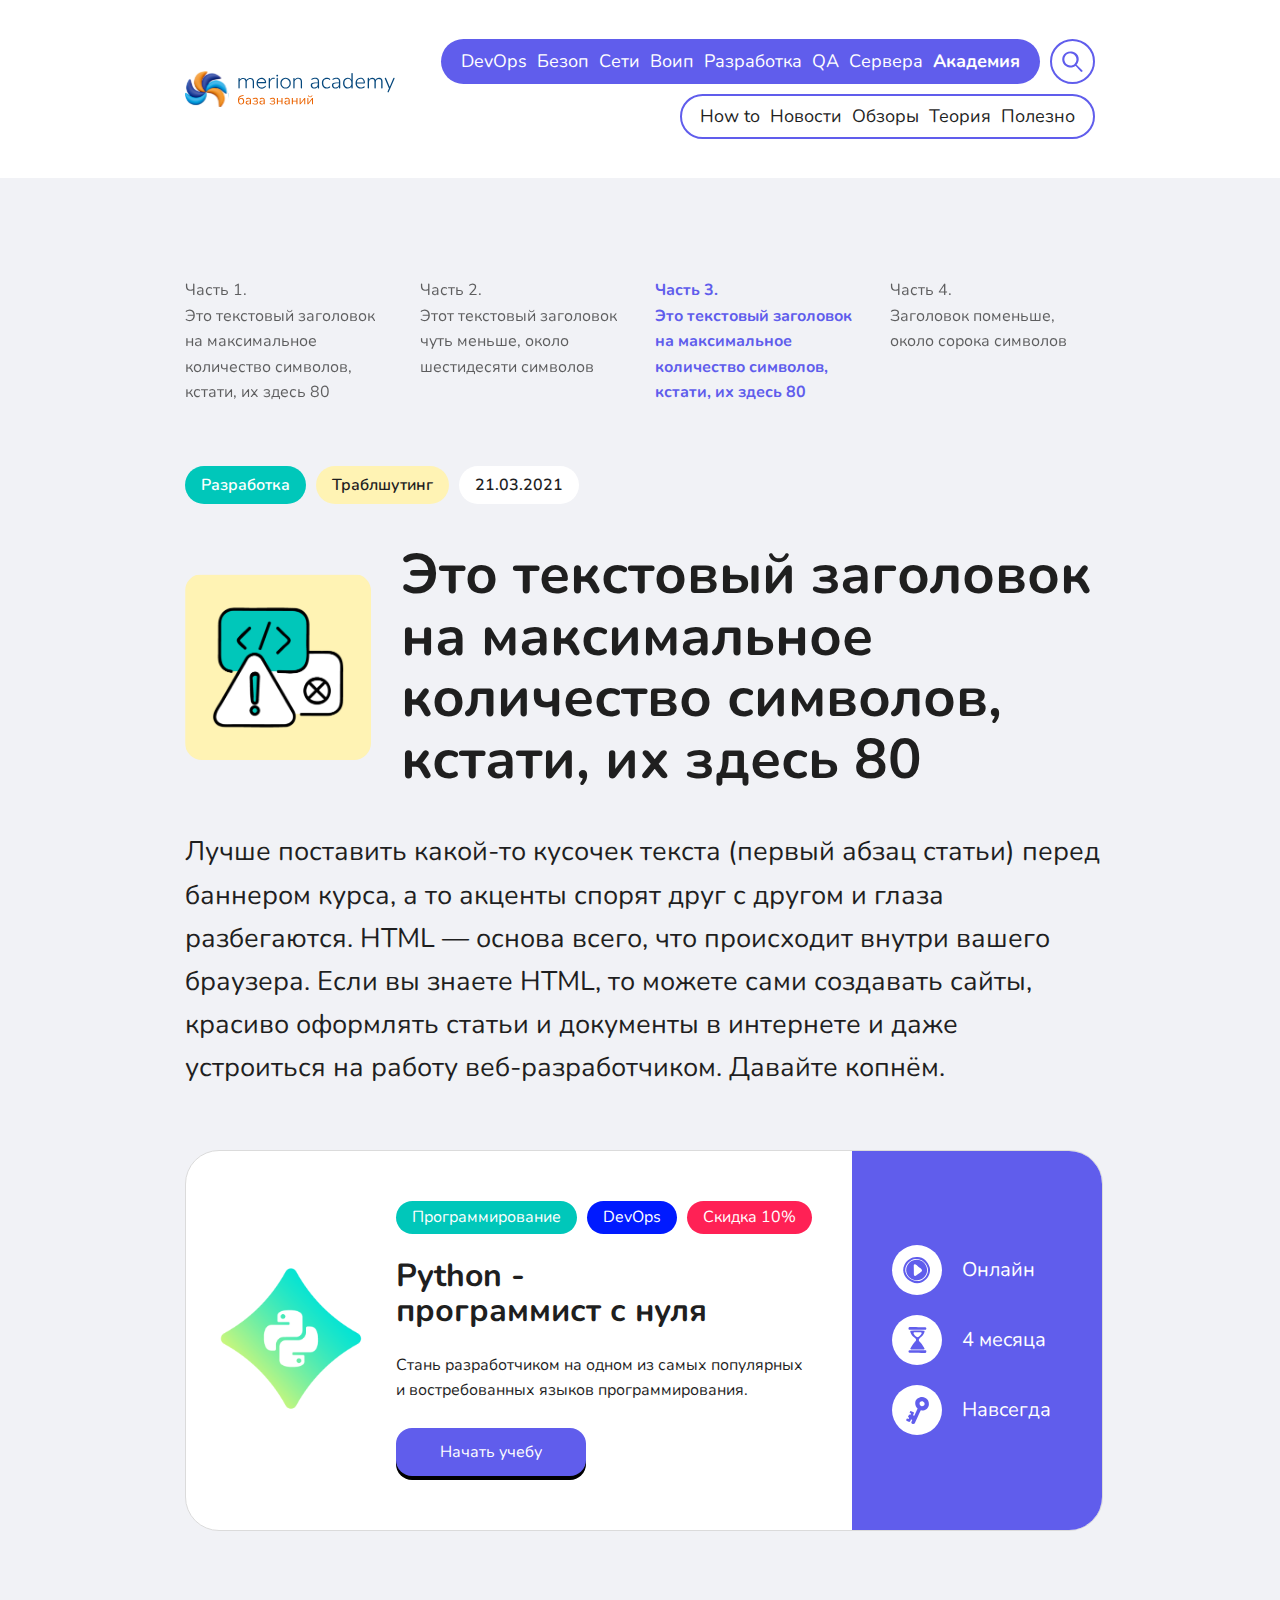
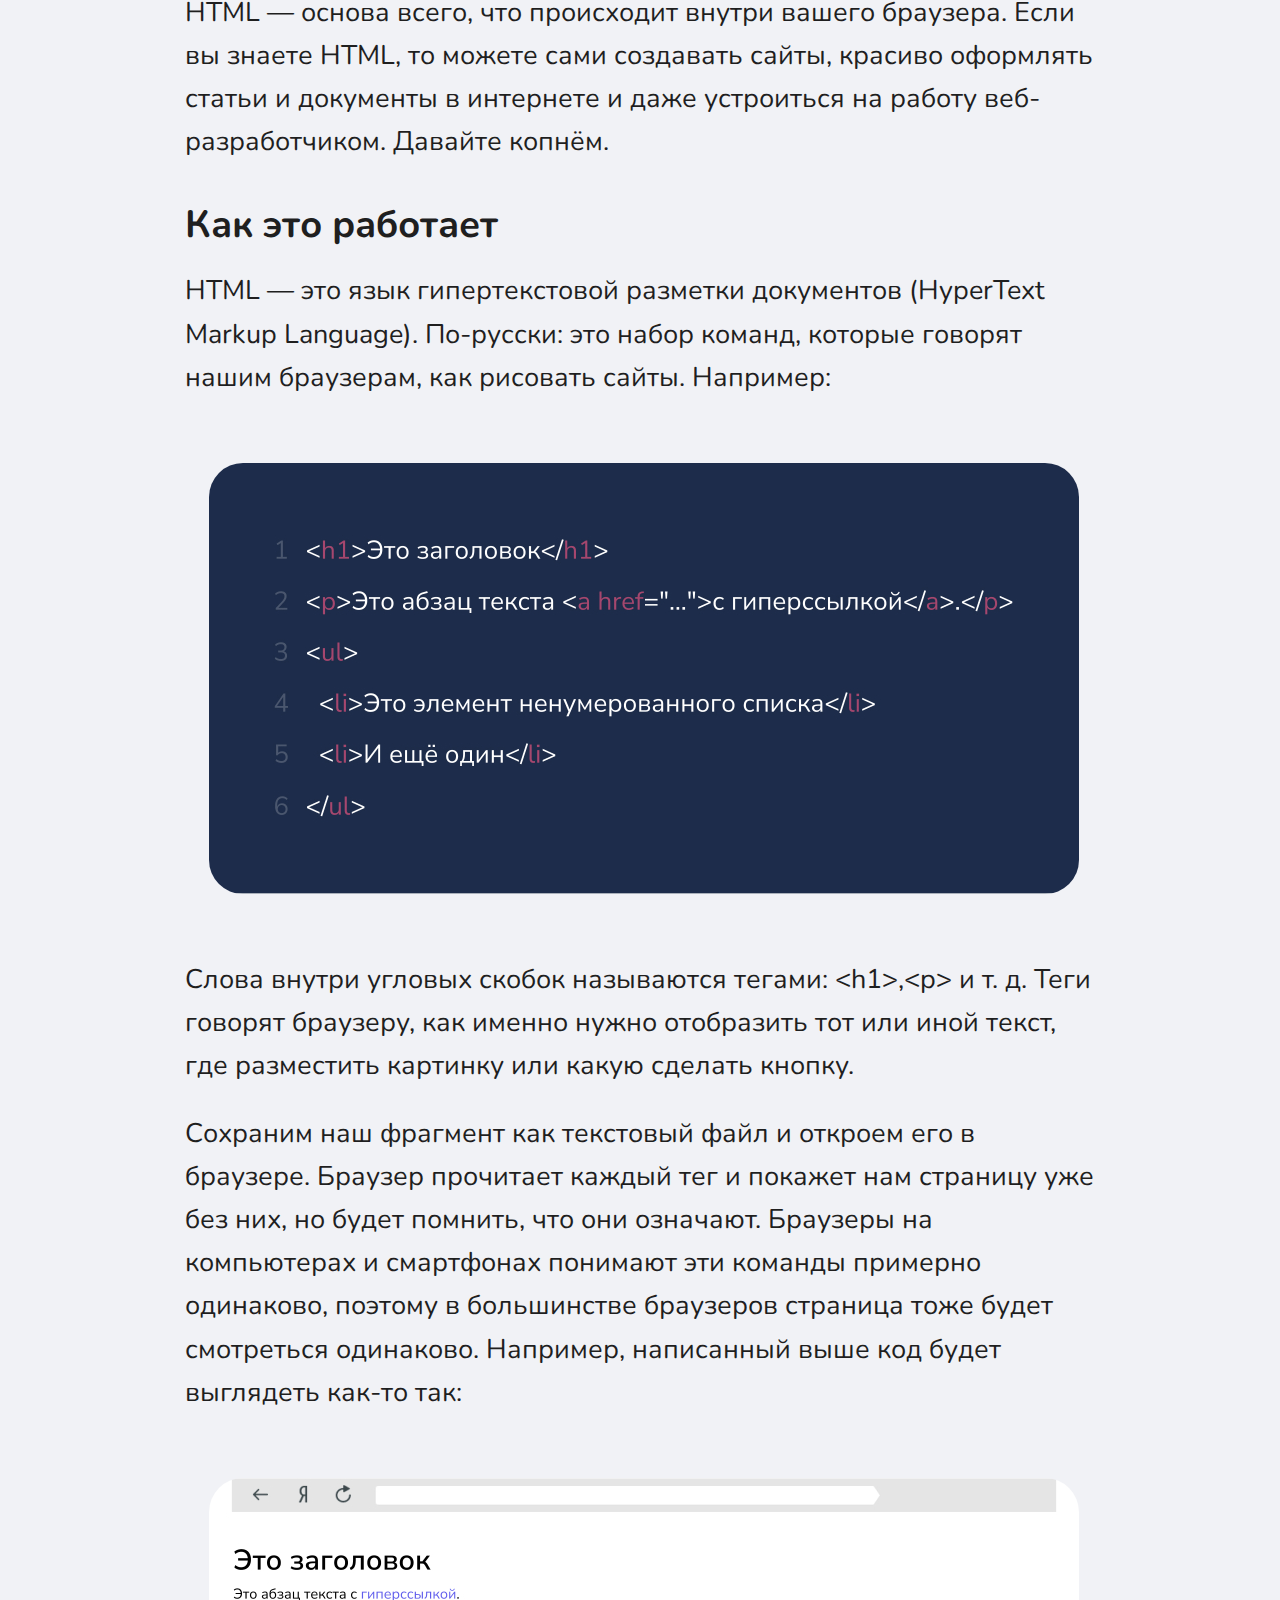
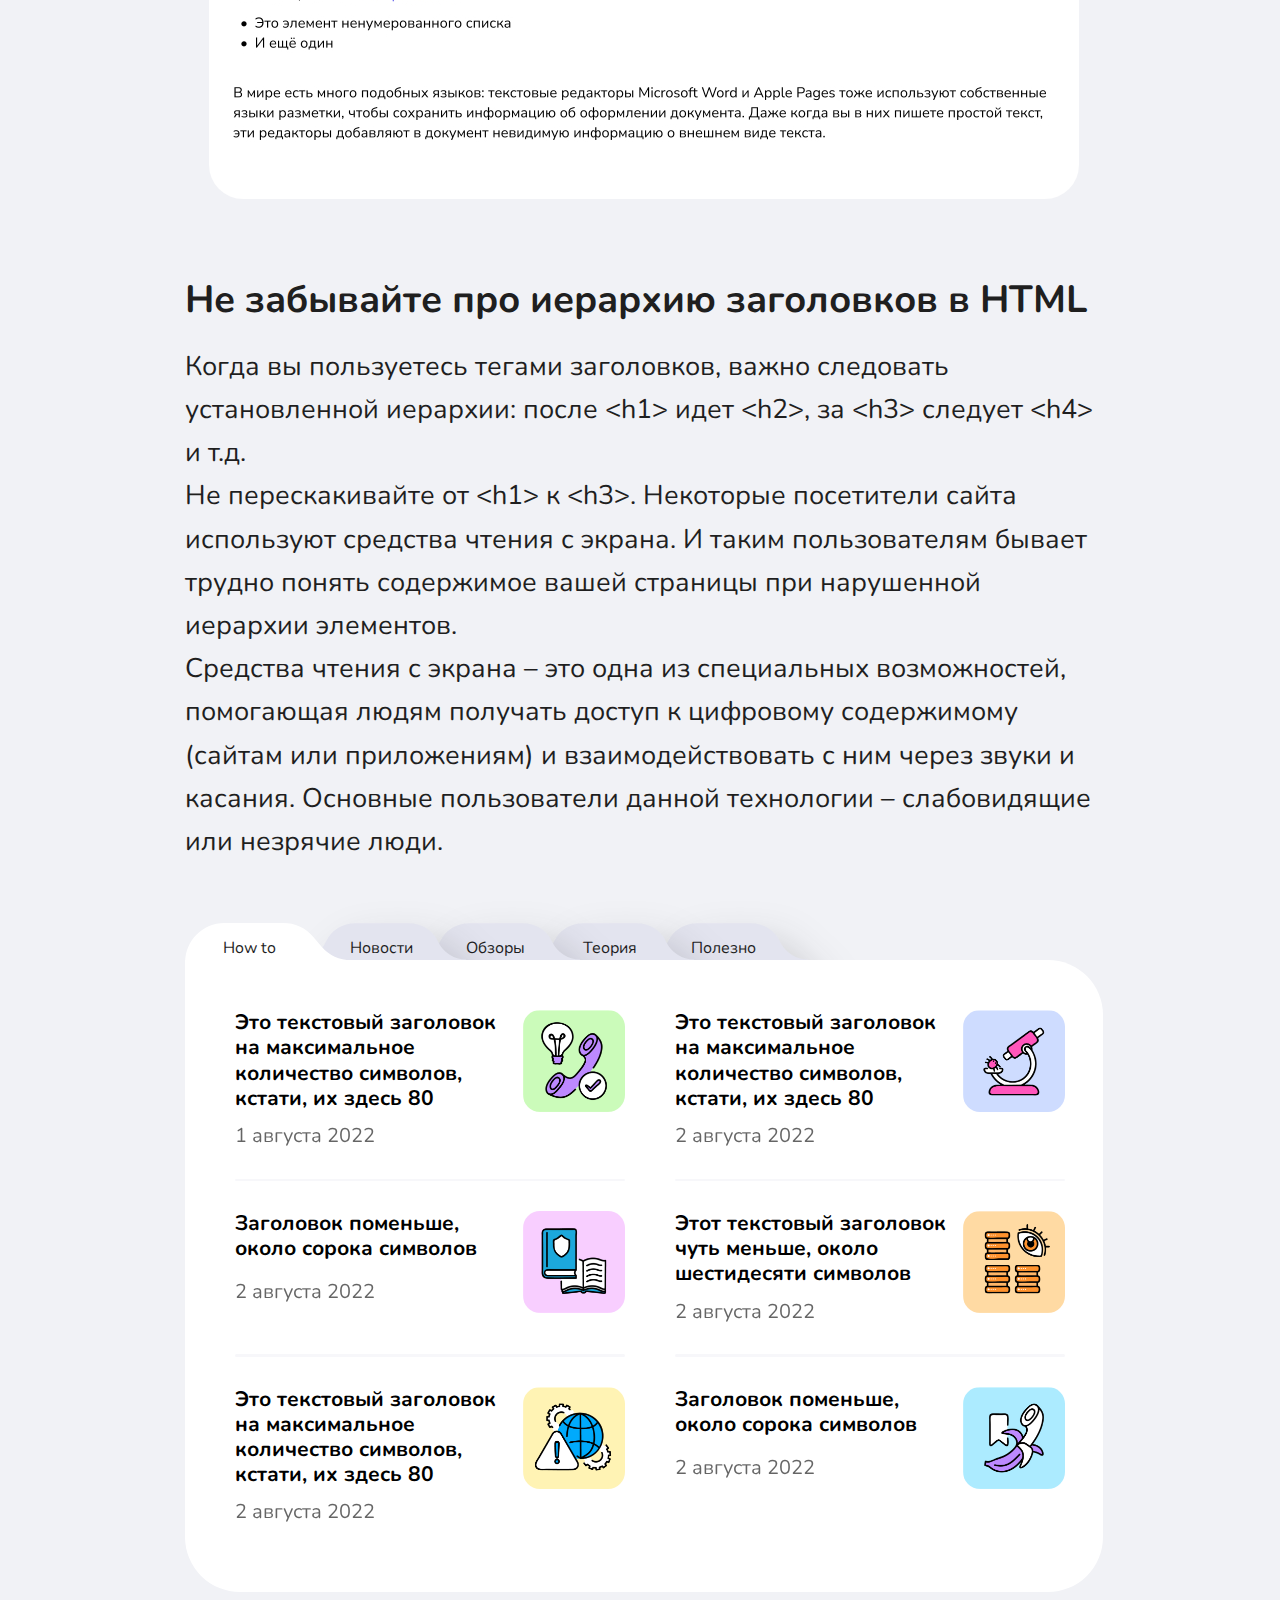
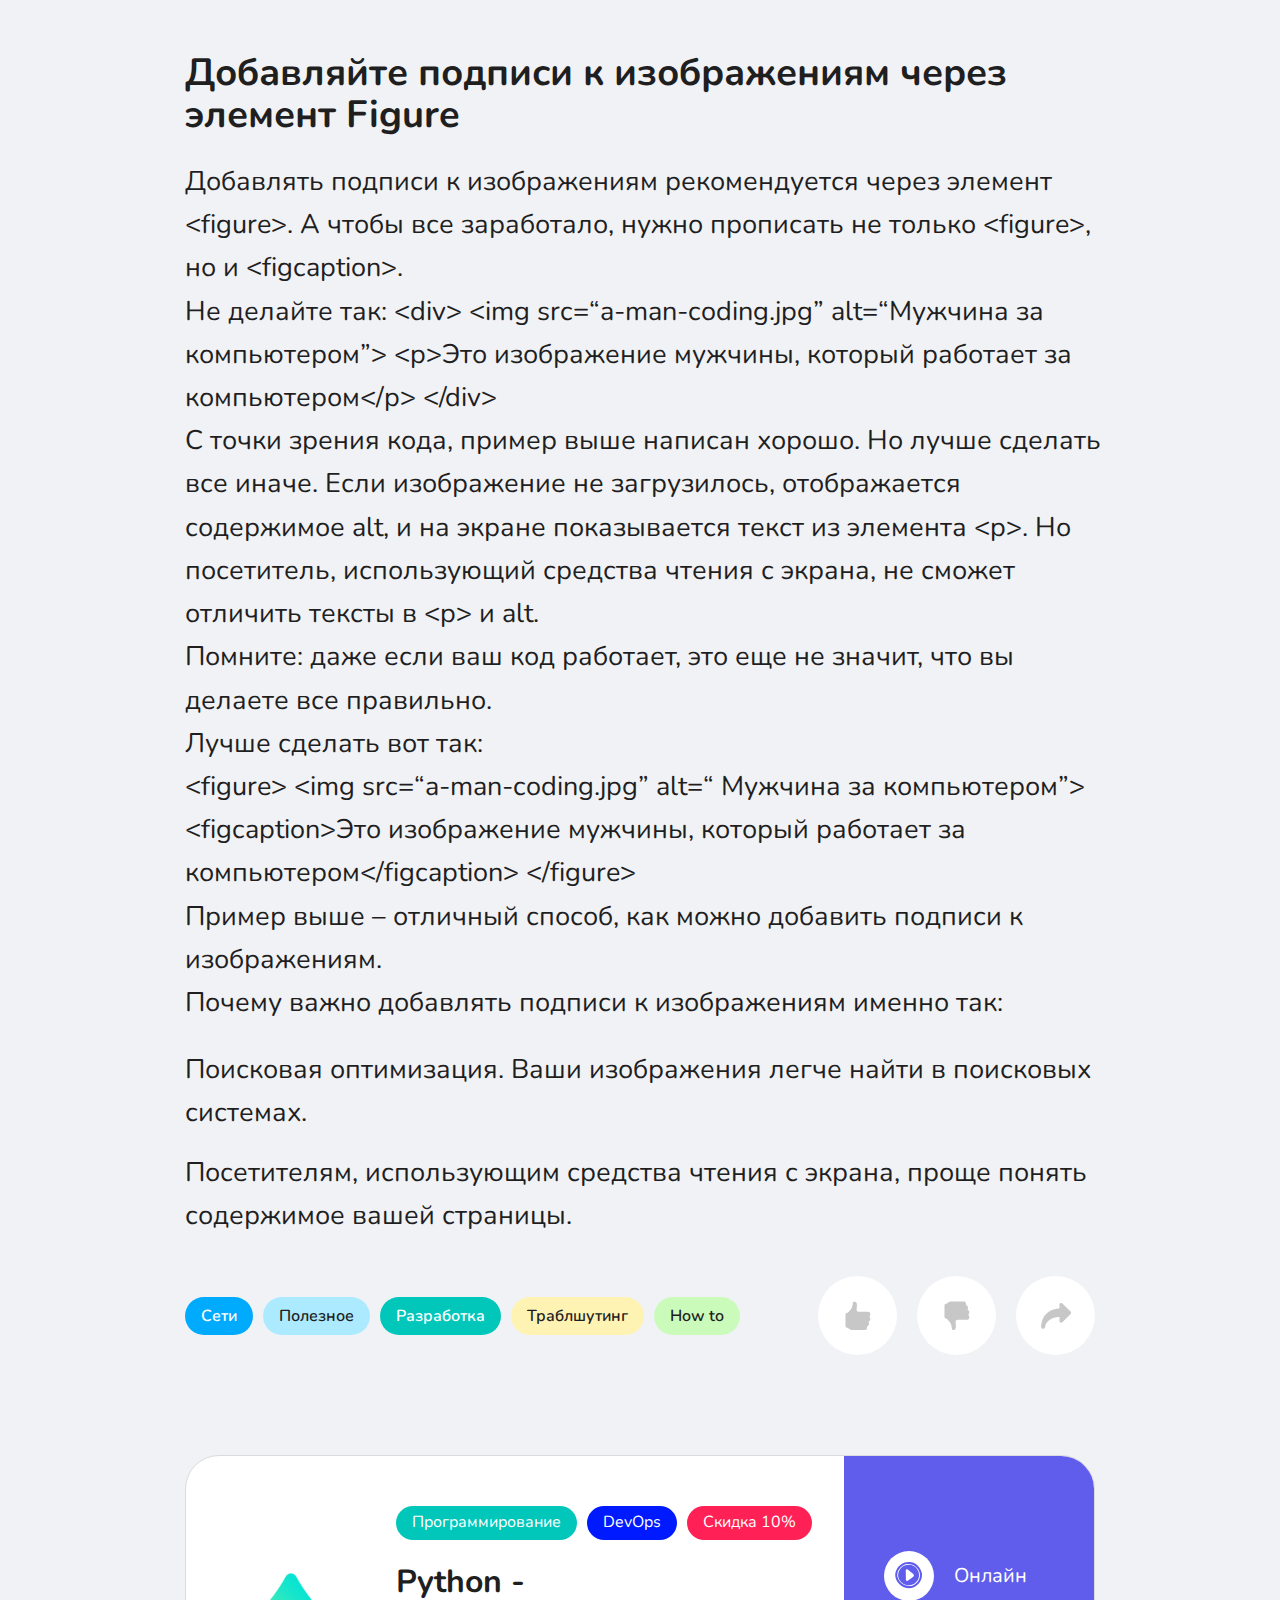
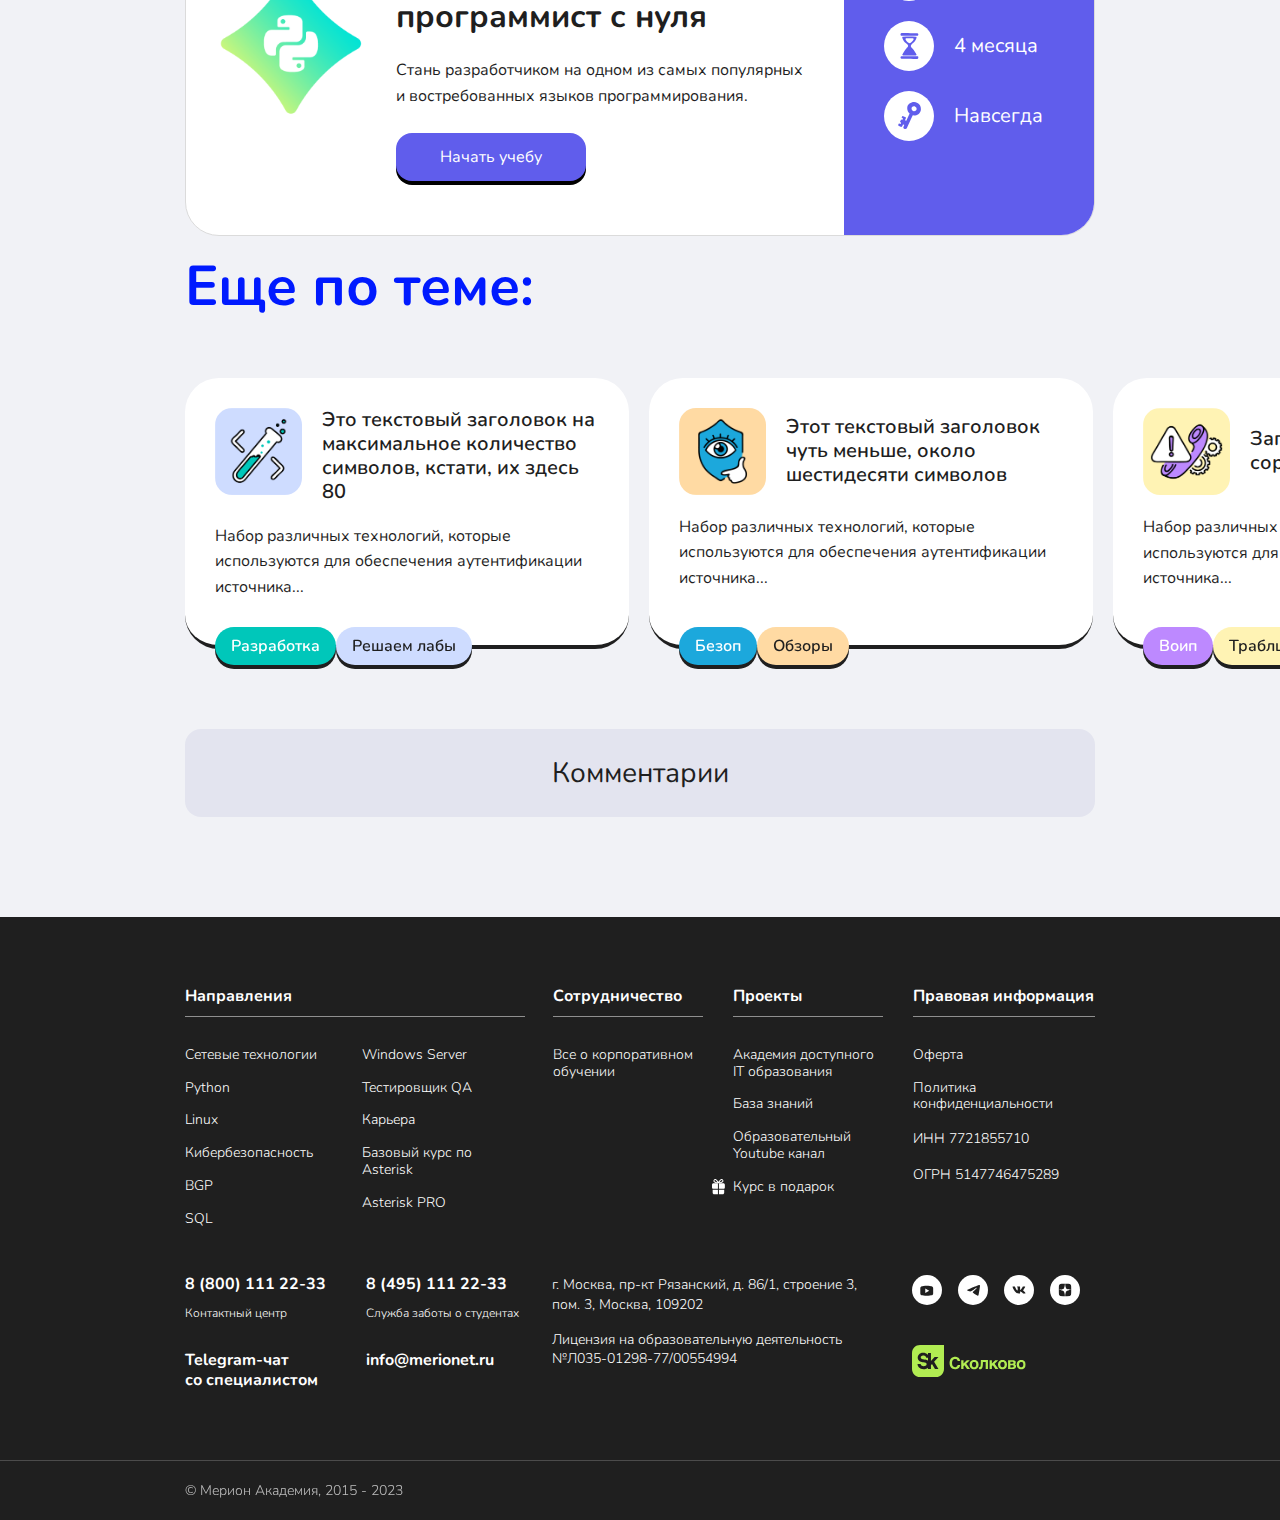
==== commit 29388c71: "btn update" ====
--- a/article.html
+++ b/article.html
@@ -883,9 +883,9 @@
                       </a>
                     </li>
                   </ul>
-                  <button>
+                  <a href="#" class="course_btn">
                     Все курсы
-                  </button>
+                  </a>
                 </div>
               </div>
             </div>
